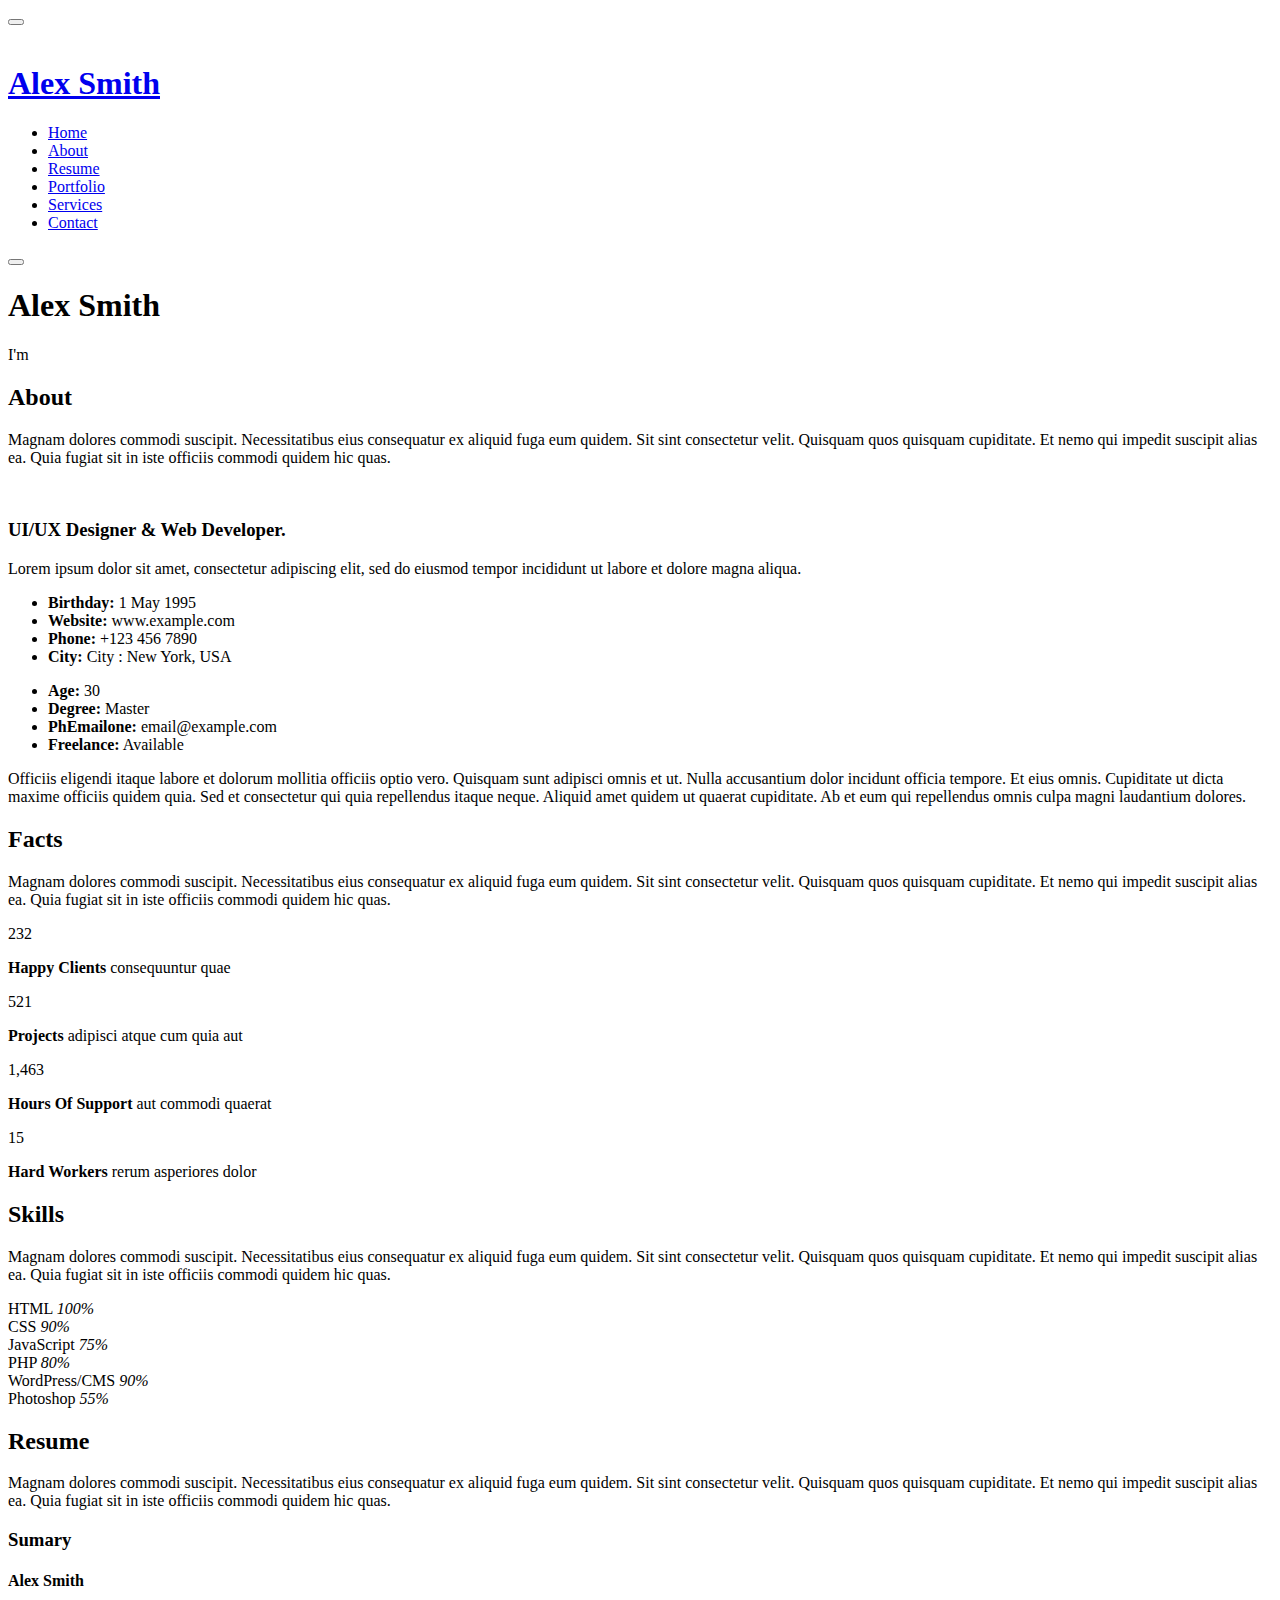
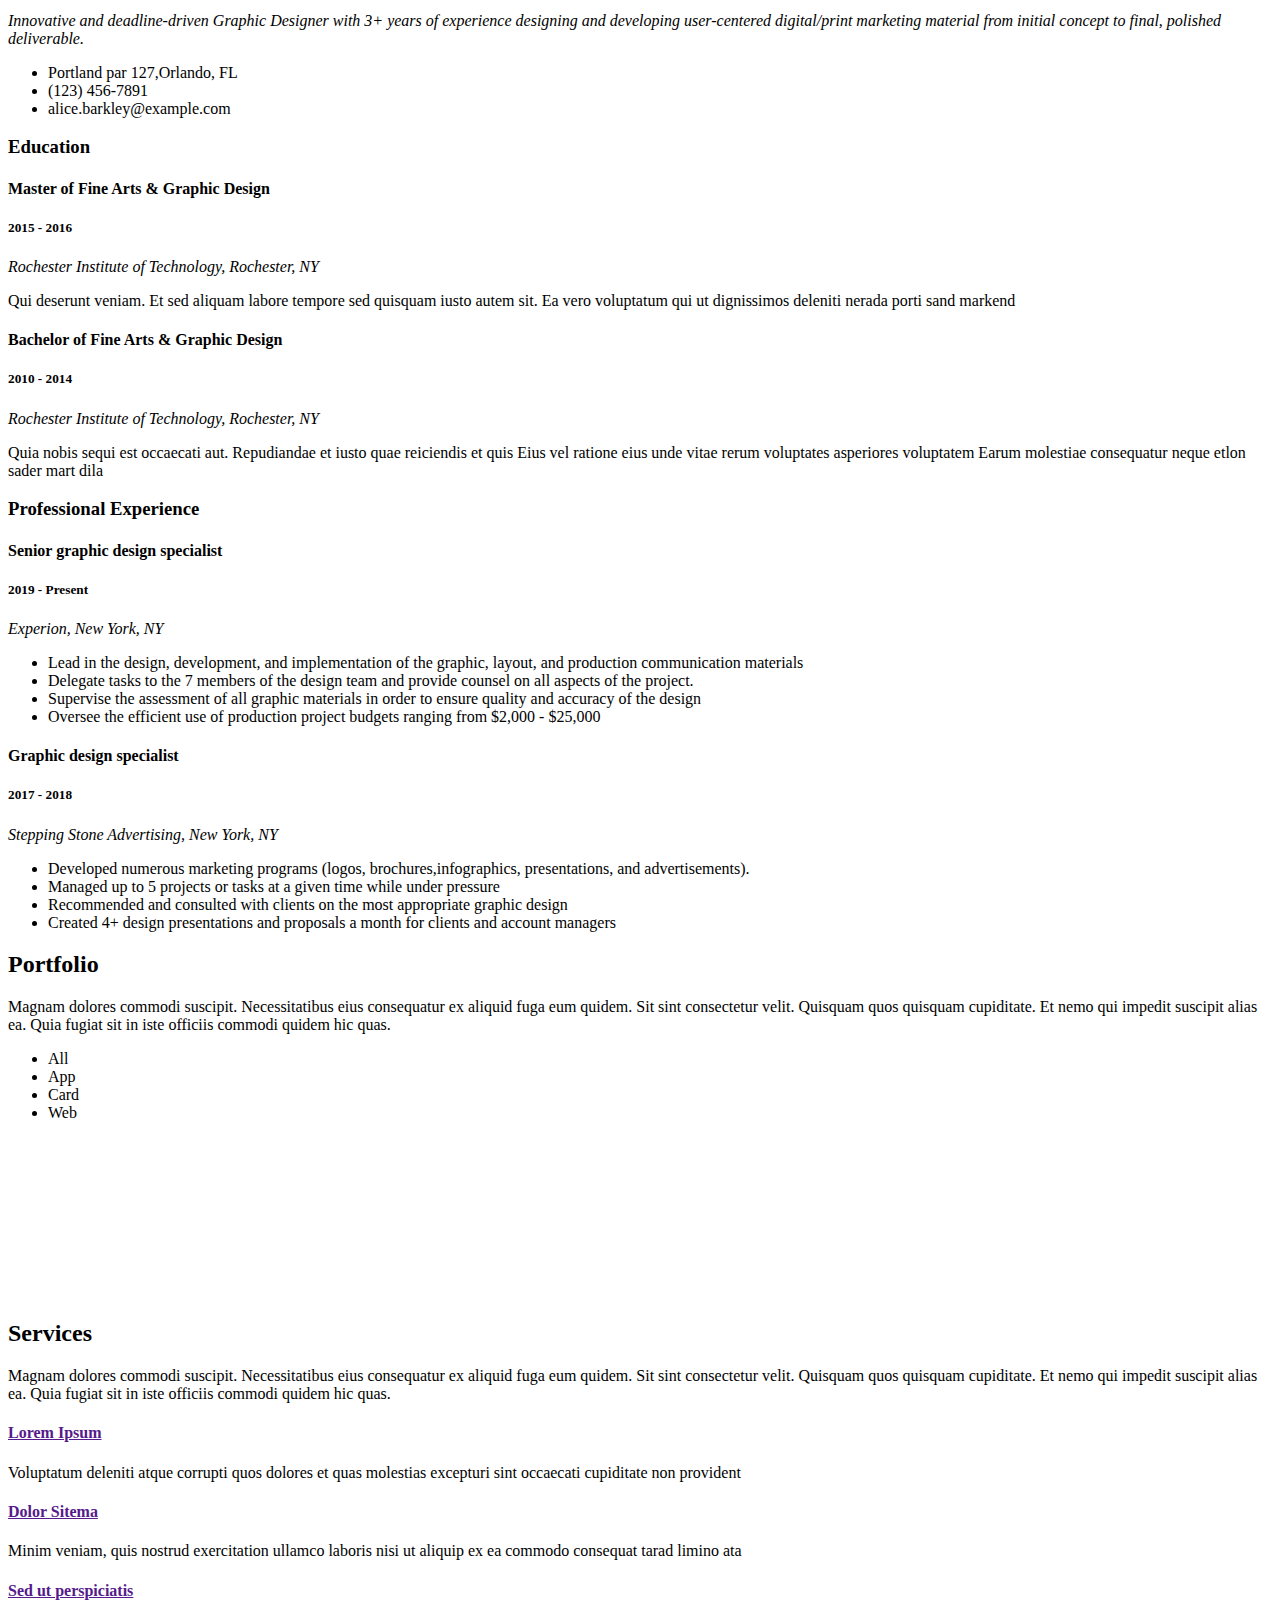
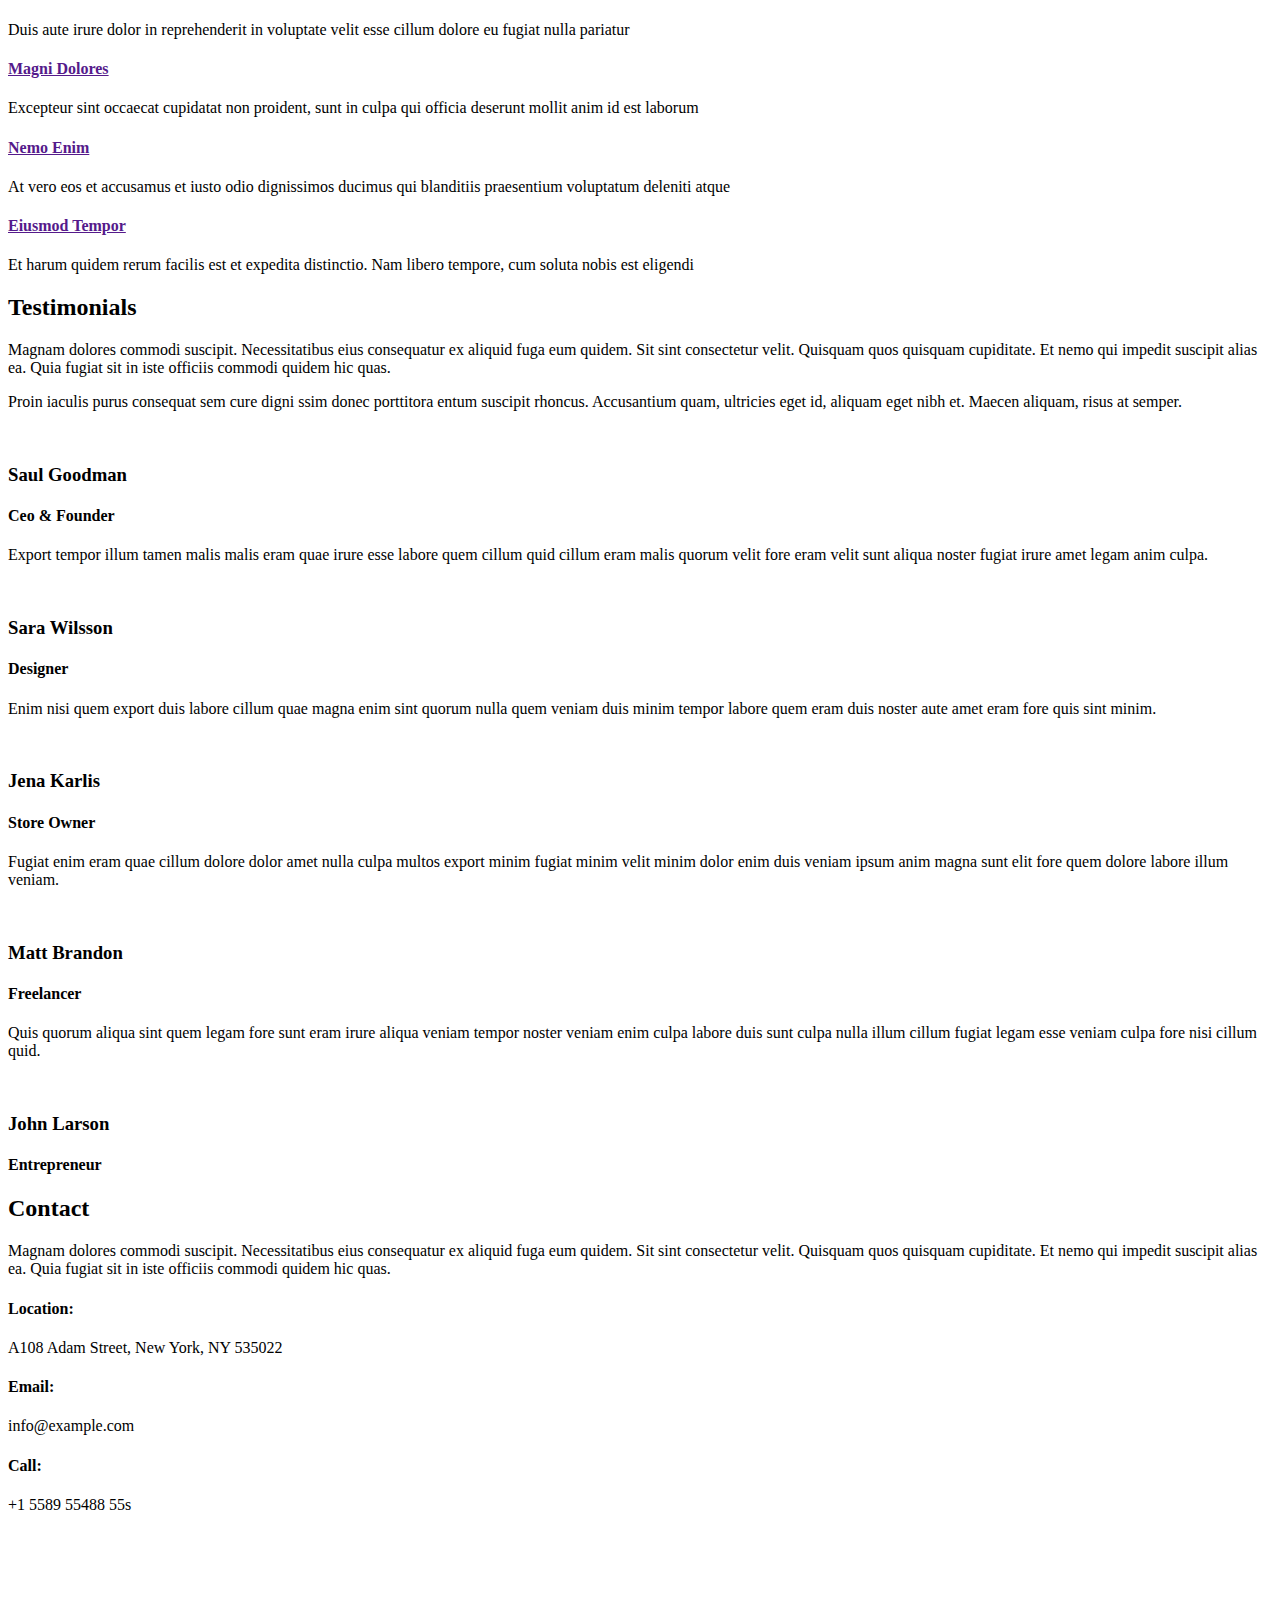
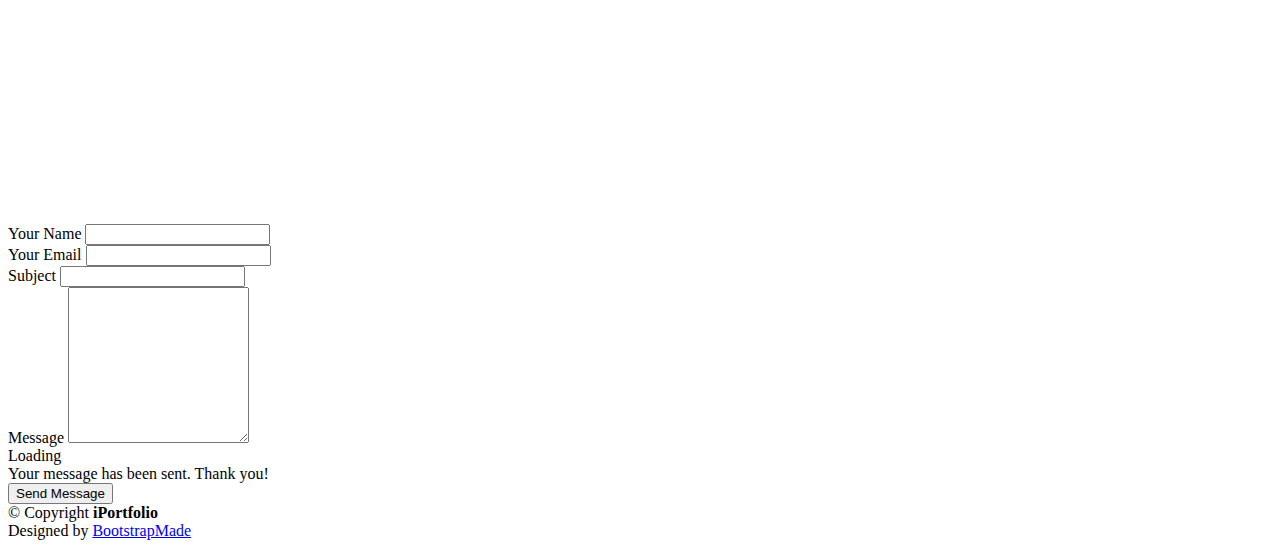
==== index.html @ 338ea3a7 "Add files via upload" ====
<!DOCTYPE html>
<html lang="en">

<head>
  <meta charset="utf-8">
  <meta content="width=device-width, initial-scale=1.0" name="viewport">

  <title>iPortfolio Bootstrap Template - Index</title>
  <meta content="" name="description">
  <meta content="" name="keywords">

  <!-- Favicons -->
  <link href="assets/img/favicon.png" rel="icon">
  <link href="assets/img/apple-touch-icon.png" rel="apple-touch-icon">

  <!-- Google Fonts -->
  <link href="https://fonts.googleapis.com/css?family=Open+Sans:300,300i,400,400i,600,600i,700,700i|Raleway:300,300i,400,400i,500,500i,600,600i,700,700i|Poppins:300,300i,400,400i,500,500i,600,600i,700,700i" rel="stylesheet">

  <!-- Vendor CSS Files -->
  <link href="assets/vendor/bootstrap/css/bootstrap.min.css" rel="stylesheet">
  <link href="assets/vendor/icofont/icofont.min.css" rel="stylesheet">
  <link href="assets/vendor/boxicons/css/boxicons.min.css" rel="stylesheet">
  <link href="assets/vendor/venobox/venobox.css" rel="stylesheet">
  <link href="assets/vendor/owl.carousel/assets/owl.carousel.min.css" rel="stylesheet">
  <link href="assets/vendor/aos/aos.css" rel="stylesheet">

  <!-- Template Main CSS File -->
  <link href="assets/css/style.css" rel="stylesheet">

  <!-- =======================================================
  * Template Name: iPortfolio - v2.0.0
  * Template URL: https://bootstrapmade.com/iportfolio-bootstrap-portfolio-websites-template/
  * Author: BootstrapMade.com
  * License: https://bootstrapmade.com/license/
  ======================================================== -->
</head>

<body>

  <!-- ======= Mobile nav toggle button ======= -->
  <button type="button" class="mobile-nav-toggle d-xl-none"><i class="icofont-navigation-menu"></i></button>

  <!-- ======= Header ======= -->
  <header id="header">
    <div class="d-flex flex-column">

      <div class="profile">
        <img src="assets/img/profile-img.jpg" alt="" class="img-fluid rounded-circle">
        <h1 class="text-light"><a href="index.html">Alex Smith</a></h1>
        <div class="social-links mt-3 text-center">
          <a href="#" class="twitter"><i class="bx bxl-twitter"></i></a>
          <a href="#" class="facebook"><i class="bx bxl-facebook"></i></a>
          <a href="#" class="instagram"><i class="bx bxl-instagram"></i></a>
          <a href="#" class="google-plus"><i class="bx bxl-skype"></i></a>
          <a href="#" class="linkedin"><i class="bx bxl-linkedin"></i></a>
        </div>
      </div>

      <nav class="nav-menu">
        <ul>
          <li class="active"><a href="index.html"><i class="bx bx-home"></i> <span>Home</span></a></li>
          <li><a href="#about"><i class="bx bx-user"></i> <span>About</span></a></li>
          <li><a href="#resume"><i class="bx bx-file-blank"></i> <span>Resume</span></a></li>
          <li><a href="#portfolio"><i class="bx bx-book-content"></i> Portfolio</a></li>
          <li><a href="#services"><i class="bx bx-server"></i> Services</a></li>
          <li><a href="#contact"><i class="bx bx-envelope"></i> Contact</a></li>

        </ul>
      </nav><!-- .nav-menu -->
      <button type="button" class="mobile-nav-toggle d-xl-none"><i class="icofont-navigation-menu"></i></button>

    </div>
  </header><!-- End Header -->

  <!-- ======= Hero Section ======= -->
  <section id="hero" class="d-flex flex-column justify-content-center align-items-center">
    <div class="hero-container" data-aos="fade-in">
      <h1>Alex Smith</h1>
      <p>I'm <span class="typed" data-typed-items="Designer, Developer, Freelancer, Photographer"></span></p>
    </div>
  </section><!-- End Hero -->

  <main id="main">

    <!-- ======= About Section ======= -->
    <section id="about" class="about">
      <div class="container">

        <div class="section-title">
          <h2>About</h2>
          <p>Magnam dolores commodi suscipit. Necessitatibus eius consequatur ex aliquid fuga eum quidem. Sit sint consectetur velit. Quisquam quos quisquam cupiditate. Et nemo qui impedit suscipit alias ea. Quia fugiat sit in iste officiis commodi quidem hic quas.</p>
        </div>

        <div class="row">
          <div class="col-lg-4" data-aos="fade-right">
            <img src="assets/img/profile-img.jpg" class="img-fluid" alt="">
          </div>
          <div class="col-lg-8 pt-4 pt-lg-0 content" data-aos="fade-left">
            <h3>UI/UX Designer &amp; Web Developer.</h3>
            <p class="font-italic">
              Lorem ipsum dolor sit amet, consectetur adipiscing elit, sed do eiusmod tempor incididunt ut labore et dolore
              magna aliqua.
            </p>
            <div class="row">
              <div class="col-lg-6">
                <ul>
                  <li><i class="icofont-rounded-right"></i> <strong>Birthday:</strong> 1 May 1995</li>
                  <li><i class="icofont-rounded-right"></i> <strong>Website:</strong> www.example.com</li>
                  <li><i class="icofont-rounded-right"></i> <strong>Phone:</strong> +123 456 7890</li>
                  <li><i class="icofont-rounded-right"></i> <strong>City:</strong> City : New York, USA</li>
                </ul>
              </div>
              <div class="col-lg-6">
                <ul>
                  <li><i class="icofont-rounded-right"></i> <strong>Age:</strong> 30</li>
                  <li><i class="icofont-rounded-right"></i> <strong>Degree:</strong> Master</li>
                  <li><i class="icofont-rounded-right"></i> <strong>PhEmailone:</strong> email@example.com</li>
                  <li><i class="icofont-rounded-right"></i> <strong>Freelance:</strong> Available</li>
                </ul>
              </div>
            </div>
            <p>
              Officiis eligendi itaque labore et dolorum mollitia officiis optio vero. Quisquam sunt adipisci omnis et ut. Nulla accusantium dolor incidunt officia tempore. Et eius omnis.
              Cupiditate ut dicta maxime officiis quidem quia. Sed et consectetur qui quia repellendus itaque neque. Aliquid amet quidem ut quaerat cupiditate. Ab et eum qui repellendus omnis culpa magni laudantium dolores.
            </p>
          </div>
        </div>

      </div>
    </section><!-- End About Section -->

    <!-- ======= Facts Section ======= -->
    <section id="facts" class="facts">
      <div class="container">

        <div class="section-title">
          <h2>Facts</h2>
          <p>Magnam dolores commodi suscipit. Necessitatibus eius consequatur ex aliquid fuga eum quidem. Sit sint consectetur velit. Quisquam quos quisquam cupiditate. Et nemo qui impedit suscipit alias ea. Quia fugiat sit in iste officiis commodi quidem hic quas.</p>
        </div>

        <div class="row no-gutters">

          <div class="col-lg-3 col-md-6 d-md-flex align-items-md-stretch" data-aos="fade-up">
            <div class="count-box">
              <i class="icofont-simple-smile"></i>
              <span data-toggle="counter-up">232</span>
              <p><strong>Happy Clients</strong> consequuntur quae</p>
            </div>
          </div>

          <div class="col-lg-3 col-md-6 d-md-flex align-items-md-stretch" data-aos="fade-up" data-aos-delay="100">
            <div class="count-box">
              <i class="icofont-document-folder"></i>
              <span data-toggle="counter-up">521</span>
              <p><strong>Projects</strong> adipisci atque cum quia aut</p>
            </div>
          </div>

          <div class="col-lg-3 col-md-6 d-md-flex align-items-md-stretch" data-aos="fade-up" data-aos-delay="200">
            <div class="count-box">
              <i class="icofont-live-support"></i>
              <span data-toggle="counter-up">1,463</span>
              <p><strong>Hours Of Support</strong> aut commodi quaerat</p>
            </div>
          </div>

          <div class="col-lg-3 col-md-6 d-md-flex align-items-md-stretch" data-aos="fade-up" data-aos-delay="300">
            <div class="count-box">
              <i class="icofont-users-alt-5"></i>
              <span data-toggle="counter-up">15</span>
              <p><strong>Hard Workers</strong> rerum asperiores dolor</p>
            </div>
          </div>

        </div>

      </div>
    </section><!-- End Facts Section -->

    <!-- ======= Skills Section ======= -->
    <section id="skills" class="skills section-bg">
      <div class="container">

        <div class="section-title">
          <h2>Skills</h2>
          <p>Magnam dolores commodi suscipit. Necessitatibus eius consequatur ex aliquid fuga eum quidem. Sit sint consectetur velit. Quisquam quos quisquam cupiditate. Et nemo qui impedit suscipit alias ea. Quia fugiat sit in iste officiis commodi quidem hic quas.</p>
        </div>

        <div class="row skills-content">

          <div class="col-lg-6" data-aos="fade-up">

            <div class="progress">
              <span class="skill">HTML <i class="val">100%</i></span>
              <div class="progress-bar-wrap">
                <div class="progress-bar" role="progressbar" aria-valuenow="100" aria-valuemin="0" aria-valuemax="100"></div>
              </div>
            </div>

            <div class="progress">
              <span class="skill">CSS <i class="val">90%</i></span>
              <div class="progress-bar-wrap">
                <div class="progress-bar" role="progressbar" aria-valuenow="90" aria-valuemin="0" aria-valuemax="100"></div>
              </div>
            </div>

            <div class="progress">
              <span class="skill">JavaScript <i class="val">75%</i></span>
              <div class="progress-bar-wrap">
                <div class="progress-bar" role="progressbar" aria-valuenow="75" aria-valuemin="0" aria-valuemax="100"></div>
              </div>
            </div>

          </div>

          <div class="col-lg-6" data-aos="fade-up" data-aos-delay="100">

            <div class="progress">
              <span class="skill">PHP <i class="val">80%</i></span>
              <div class="progress-bar-wrap">
                <div class="progress-bar" role="progressbar" aria-valuenow="80" aria-valuemin="0" aria-valuemax="100"></div>
              </div>
            </div>

            <div class="progress">
              <span class="skill">WordPress/CMS <i class="val">90%</i></span>
              <div class="progress-bar-wrap">
                <div class="progress-bar" role="progressbar" aria-valuenow="90" aria-valuemin="0" aria-valuemax="100"></div>
              </div>
            </div>

            <div class="progress">
              <span class="skill">Photoshop <i class="val">55%</i></span>
              <div class="progress-bar-wrap">
                <div class="progress-bar" role="progressbar" aria-valuenow="55" aria-valuemin="0" aria-valuemax="100"></div>
              </div>
            </div>

          </div>

        </div>

      </div>
    </section><!-- End Skills Section -->

    <!-- ======= Resume Section ======= -->
    <section id="resume" class="resume">
      <div class="container">

        <div class="section-title">
          <h2>Resume</h2>
          <p>Magnam dolores commodi suscipit. Necessitatibus eius consequatur ex aliquid fuga eum quidem. Sit sint consectetur velit. Quisquam quos quisquam cupiditate. Et nemo qui impedit suscipit alias ea. Quia fugiat sit in iste officiis commodi quidem hic quas.</p>
        </div>

        <div class="row">
          <div class="col-lg-6" data-aos="fade-up">
            <h3 class="resume-title">Sumary</h3>
            <div class="resume-item pb-0">
              <h4>Alex Smith</h4>
              <p><em>Innovative and deadline-driven Graphic Designer with 3+ years of experience designing and developing user-centered digital/print marketing material from initial concept to final, polished deliverable.</em></p>
              <ul>
                <li>Portland par 127,Orlando, FL</li>
                <li>(123) 456-7891</li>
                <li>alice.barkley@example.com</li>
              </ul>
            </div>

            <h3 class="resume-title">Education</h3>
            <div class="resume-item">
              <h4>Master of Fine Arts &amp; Graphic Design</h4>
              <h5>2015 - 2016</h5>
              <p><em>Rochester Institute of Technology, Rochester, NY</em></p>
              <p>Qui deserunt veniam. Et sed aliquam labore tempore sed quisquam iusto autem sit. Ea vero voluptatum qui ut dignissimos deleniti nerada porti sand markend</p>
            </div>
            <div class="resume-item">
              <h4>Bachelor of Fine Arts &amp; Graphic Design</h4>
              <h5>2010 - 2014</h5>
              <p><em>Rochester Institute of Technology, Rochester, NY</em></p>
              <p>Quia nobis sequi est occaecati aut. Repudiandae et iusto quae reiciendis et quis Eius vel ratione eius unde vitae rerum voluptates asperiores voluptatem Earum molestiae consequatur neque etlon sader mart dila</p>
            </div>
          </div>
          <div class="col-lg-6" data-aos="fade-up" data-aos-delay="100">
            <h3 class="resume-title">Professional Experience</h3>
            <div class="resume-item">
              <h4>Senior graphic design specialist</h4>
              <h5>2019 - Present</h5>
              <p><em>Experion, New York, NY </em></p>
              <ul>
                <li>Lead in the design, development, and implementation of the graphic, layout, and production communication materials</li>
                <li>Delegate tasks to the 7 members of the design team and provide counsel on all aspects of the project. </li>
                <li>Supervise the assessment of all graphic materials in order to ensure quality and accuracy of the design</li>
                <li>Oversee the efficient use of production project budgets ranging from $2,000 - $25,000</li>
              </ul>
            </div>
            <div class="resume-item">
              <h4>Graphic design specialist</h4>
              <h5>2017 - 2018</h5>
              <p><em>Stepping Stone Advertising, New York, NY</em></p>
              <ul>
                <li>Developed numerous marketing programs (logos, brochures,infographics, presentations, and advertisements).</li>
                <li>Managed up to 5 projects or tasks at a given time while under pressure</li>
                <li>Recommended and consulted with clients on the most appropriate graphic design</li>
                <li>Created 4+ design presentations and proposals a month for clients and account managers</li>
              </ul>
            </div>
          </div>
        </div>

      </div>
    </section><!-- End Resume Section -->

    <!-- ======= Portfolio Section ======= -->
    <section id="portfolio" class="portfolio section-bg">
      <div class="container">

        <div class="section-title">
          <h2>Portfolio</h2>
          <p>Magnam dolores commodi suscipit. Necessitatibus eius consequatur ex aliquid fuga eum quidem. Sit sint consectetur velit. Quisquam quos quisquam cupiditate. Et nemo qui impedit suscipit alias ea. Quia fugiat sit in iste officiis commodi quidem hic quas.</p>
        </div>

        <div class="row" data-aos="fade-up">
          <div class="col-lg-12 d-flex justify-content-center">
            <ul id="portfolio-flters">
              <li data-filter="*" class="filter-active">All</li>
              <li data-filter=".filter-app">App</li>
              <li data-filter=".filter-card">Card</li>
              <li data-filter=".filter-web">Web</li>
            </ul>
          </div>
        </div>

        <div class="row portfolio-container" data-aos="fade-up" data-aos-delay="100">

          <div class="col-lg-4 col-md-6 portfolio-item filter-app">
            <div class="portfolio-wrap">
              <img src="assets/img/portfolio/portfolio-1.jpg" class="img-fluid" alt="">
              <div class="portfolio-links">
                <a href="assets/img/portfolio/portfolio-1.jpg" data-gall="portfolioGallery" class="venobox" title="App 1"><i class="bx bx-plus"></i></a>
                <a href="portfolio-details.html" title="More Details"><i class="bx bx-link"></i></a>
              </div>
            </div>
          </div>

          <div class="col-lg-4 col-md-6 portfolio-item filter-web">
            <div class="portfolio-wrap">
              <img src="assets/img/portfolio/portfolio-2.jpg" class="img-fluid" alt="">
              <div class="portfolio-links">
                <a href="assets/img/portfolio/portfolio-2.jpg" data-gall="portfolioGallery" class="venobox" title="Web 3"><i class="bx bx-plus"></i></a>
                <a href="portfolio-details.html" title="More Details"><i class="bx bx-link"></i></a>
              </div>
            </div>
          </div>

          <div class="col-lg-4 col-md-6 portfolio-item filter-app">
            <div class="portfolio-wrap">
              <img src="assets/img/portfolio/portfolio-3.jpg" class="img-fluid" alt="">
              <div class="portfolio-links">
                <a href="assets/img/portfolio/portfolio-3.jpg" data-gall="portfolioGallery" class="venobox" title="App 2"><i class="bx bx-plus"></i></a>
                <a href="portfolio-details.html" title="More Details"><i class="bx bx-link"></i></a>
              </div>
            </div>
          </div>

          <div class="col-lg-4 col-md-6 portfolio-item filter-card">
            <div class="portfolio-wrap">
              <img src="assets/img/portfolio/portfolio-4.jpg" class="img-fluid" alt="">
              <div class="portfolio-links">
                <a href="assets/img/portfolio/portfolio-4.jpg" data-gall="portfolioGallery" class="venobox" title="Card 2"><i class="bx bx-plus"></i></a>
                <a href="portfolio-details.html" title="More Details"><i class="bx bx-link"></i></a>
              </div>
            </div>
          </div>

          <div class="col-lg-4 col-md-6 portfolio-item filter-web">
            <div class="portfolio-wrap">
              <img src="assets/img/portfolio/portfolio-5.jpg" class="img-fluid" alt="">
              <div class="portfolio-links">
                <a href="assets/img/portfolio/portfolio-5.jpg" data-gall="portfolioGallery" class="venobox" title="Web 2"><i class="bx bx-plus"></i></a>
                <a href="portfolio-details.html" title="More Details"><i class="bx bx-link"></i></a>
              </div>
            </div>
          </div>

          <div class="col-lg-4 col-md-6 portfolio-item filter-app">
            <div class="portfolio-wrap">
              <img src="assets/img/portfolio/portfolio-6.jpg" class="img-fluid" alt="">
              <div class="portfolio-links">
                <a href="assets/img/portfolio/portfolio-6.jpg" data-gall="portfolioGallery" class="venobox" title="App 3"><i class="bx bx-plus"></i></a>
                <a href="portfolio-details.html" title="More Details"><i class="bx bx-link"></i></a>
              </div>
            </div>
          </div>

          <div class="col-lg-4 col-md-6 portfolio-item filter-card">
            <div class="portfolio-wrap">
              <img src="assets/img/portfolio/portfolio-7.jpg" class="img-fluid" alt="">
              <div class="portfolio-links">
                <a href="assets/img/portfolio/portfolio-7.jpg" data-gall="portfolioGallery" class="venobox" title="Card 1"><i class="bx bx-plus"></i></a>
                <a href="portfolio-details.html" title="More Details"><i class="bx bx-link"></i></a>
              </div>
            </div>
          </div>

          <div class="col-lg-4 col-md-6 portfolio-item filter-card">
            <div class="portfolio-wrap">
              <img src="assets/img/portfolio/portfolio-8.jpg" class="img-fluid" alt="">
              <div class="portfolio-links">
                <a href="assets/img/portfolio/portfolio-8.jpg" data-gall="portfolioGallery" class="venobox" title="Card 3"><i class="bx bx-plus"></i></a>
                <a href="portfolio-details.html" title="More Details"><i class="bx bx-link"></i></a>
              </div>
            </div>
          </div>

          <div class="col-lg-4 col-md-6 portfolio-item filter-web">
            <div class="portfolio-wrap">
              <img src="assets/img/portfolio/portfolio-9.jpg" class="img-fluid" alt="">
              <div class="portfolio-links">
                <a href="assets/img/portfolio/portfolio-9.jpg" data-gall="portfolioGallery" class="venobox" title="Web 3"><i class="bx bx-plus"></i></a>
                <a href="portfolio-details.html" title="More Details"><i class="bx bx-link"></i></a>
              </div>
            </div>
          </div>

        </div>

      </div>
    </section><!-- End Portfolio Section -->

    <!-- ======= Services Section ======= -->
    <section id="services" class="services">
      <div class="container">

        <div class="section-title">
          <h2>Services</h2>
          <p>Magnam dolores commodi suscipit. Necessitatibus eius consequatur ex aliquid fuga eum quidem. Sit sint consectetur velit. Quisquam quos quisquam cupiditate. Et nemo qui impedit suscipit alias ea. Quia fugiat sit in iste officiis commodi quidem hic quas.</p>
        </div>

        <div class="row">
          <div class="col-lg-4 col-md-6 icon-box" data-aos="fade-up">
            <div class="icon"><i class="icofont-computer"></i></div>
            <h4 class="title"><a href="">Lorem Ipsum</a></h4>
            <p class="description">Voluptatum deleniti atque corrupti quos dolores et quas molestias excepturi sint occaecati cupiditate non provident</p>
          </div>
          <div class="col-lg-4 col-md-6 icon-box" data-aos="fade-up" data-aos-delay="100">
            <div class="icon"><i class="icofont-chart-bar-graph"></i></div>
            <h4 class="title"><a href="">Dolor Sitema</a></h4>
            <p class="description">Minim veniam, quis nostrud exercitation ullamco laboris nisi ut aliquip ex ea commodo consequat tarad limino ata</p>
          </div>
          <div class="col-lg-4 col-md-6 icon-box" data-aos="fade-up" data-aos-delay="200">
            <div class="icon"><i class="icofont-earth"></i></div>
            <h4 class="title"><a href="">Sed ut perspiciatis</a></h4>
            <p class="description">Duis aute irure dolor in reprehenderit in voluptate velit esse cillum dolore eu fugiat nulla pariatur</p>
          </div>
          <div class="col-lg-4 col-md-6 icon-box" data-aos="fade-up" data-aos-delay="300">
            <div class="icon"><i class="icofont-image"></i></div>
            <h4 class="title"><a href="">Magni Dolores</a></h4>
            <p class="description">Excepteur sint occaecat cupidatat non proident, sunt in culpa qui officia deserunt mollit anim id est laborum</p>
          </div>
          <div class="col-lg-4 col-md-6 icon-box" data-aos="fade-up" data-aos-delay="400">
            <div class="icon"><i class="icofont-settings"></i></div>
            <h4 class="title"><a href="">Nemo Enim</a></h4>
            <p class="description">At vero eos et accusamus et iusto odio dignissimos ducimus qui blanditiis praesentium voluptatum deleniti atque</p>
          </div>
          <div class="col-lg-4 col-md-6 icon-box" data-aos="fade-up" data-aos-delay="500">
            <div class="icon"><i class="icofont-tasks-alt"></i></div>
            <h4 class="title"><a href="">Eiusmod Tempor</a></h4>
            <p class="description">Et harum quidem rerum facilis est et expedita distinctio. Nam libero tempore, cum soluta nobis est eligendi</p>
          </div>
        </div>

      </div>
    </section><!-- End Services Section -->

    <!-- ======= Testimonials Section ======= -->
    <section id="testimonials" class="testimonials section-bg">
      <div class="container">

        <div class="section-title">
          <h2>Testimonials</h2>
          <p>Magnam dolores commodi suscipit. Necessitatibus eius consequatur ex aliquid fuga eum quidem. Sit sint consectetur velit. Quisquam quos quisquam cupiditate. Et nemo qui impedit suscipit alias ea. Quia fugiat sit in iste officiis commodi quidem hic quas.</p>
        </div>

        <div class="owl-carousel testimonials-carousel">

          <div class="testimonial-item" data-aos="fade-up">
            <p>
              <i class="bx bxs-quote-alt-left quote-icon-left"></i>
              Proin iaculis purus consequat sem cure digni ssim donec porttitora entum suscipit rhoncus. Accusantium quam, ultricies eget id, aliquam eget nibh et. Maecen aliquam, risus at semper.
              <i class="bx bxs-quote-alt-right quote-icon-right"></i>
            </p>
            <img src="assets/img/testimonials/testimonials-1.jpg" class="testimonial-img" alt="">
            <h3>Saul Goodman</h3>
            <h4>Ceo &amp; Founder</h4>
          </div>

          <div class="testimonial-item" data-aos="fade-up" data-aos-delay="100">
            <p>
              <i class="bx bxs-quote-alt-left quote-icon-left"></i>
              Export tempor illum tamen malis malis eram quae irure esse labore quem cillum quid cillum eram malis quorum velit fore eram velit sunt aliqua noster fugiat irure amet legam anim culpa.
              <i class="bx bxs-quote-alt-right quote-icon-right"></i>
            </p>
            <img src="assets/img/testimonials/testimonials-2.jpg" class="testimonial-img" alt="">
            <h3>Sara Wilsson</h3>
            <h4>Designer</h4>
          </div>

          <div class="testimonial-item" data-aos="fade-up" data-aos-delay="200">
            <p>
              <i class="bx bxs-quote-alt-left quote-icon-left"></i>
              Enim nisi quem export duis labore cillum quae magna enim sint quorum nulla quem veniam duis minim tempor labore quem eram duis noster aute amet eram fore quis sint minim.
              <i class="bx bxs-quote-alt-right quote-icon-right"></i>
            </p>
            <img src="assets/img/testimonials/testimonials-3.jpg" class="testimonial-img" alt="">
            <h3>Jena Karlis</h3>
            <h4>Store Owner</h4>
          </div>

          <div class="testimonial-item" data-aos="fade-up" data-aos-delay="300">
            <p>
              <i class="bx bxs-quote-alt-left quote-icon-left"></i>
              Fugiat enim eram quae cillum dolore dolor amet nulla culpa multos export minim fugiat minim velit minim dolor enim duis veniam ipsum anim magna sunt elit fore quem dolore labore illum veniam.
              <i class="bx bxs-quote-alt-right quote-icon-right"></i>
            </p>
            <img src="assets/img/testimonials/testimonials-4.jpg" class="testimonial-img" alt="">
            <h3>Matt Brandon</h3>
            <h4>Freelancer</h4>
          </div>

          <div class="testimonial-item" data-aos="fade-up" data-aos-delay="400">
            <p>
              <i class="bx bxs-quote-alt-left quote-icon-left"></i>
              Quis quorum aliqua sint quem legam fore sunt eram irure aliqua veniam tempor noster veniam enim culpa labore duis sunt culpa nulla illum cillum fugiat legam esse veniam culpa fore nisi cillum quid.
              <i class="bx bxs-quote-alt-right quote-icon-right"></i>
            </p>
            <img src="assets/img/testimonials/testimonials-5.jpg" class="testimonial-img" alt="">
            <h3>John Larson</h3>
            <h4>Entrepreneur</h4>
          </div>

        </div>

      </div>
    </section><!-- End Testimonials Section -->

    <!-- ======= Contact Section ======= -->
    <section id="contact" class="contact">
      <div class="container">

        <div class="section-title">
          <h2>Contact</h2>
          <p>Magnam dolores commodi suscipit. Necessitatibus eius consequatur ex aliquid fuga eum quidem. Sit sint consectetur velit. Quisquam quos quisquam cupiditate. Et nemo qui impedit suscipit alias ea. Quia fugiat sit in iste officiis commodi quidem hic quas.</p>
        </div>

        <div class="row" data-aos="fade-in">

          <div class="col-lg-5 d-flex align-items-stretch">
            <div class="info">
              <div class="address">
                <i class="icofont-google-map"></i>
                <h4>Location:</h4>
                <p>A108 Adam Street, New York, NY 535022</p>
              </div>

              <div class="email">
                <i class="icofont-envelope"></i>
                <h4>Email:</h4>
                <p>info@example.com</p>
              </div>

              <div class="phone">
                <i class="icofont-phone"></i>
                <h4>Call:</h4>
                <p>+1 5589 55488 55s</p>
              </div>

              <iframe src="https://www.google.com/maps/embed?pb=!1m14!1m8!1m3!1d12097.433213460943!2d-74.0062269!3d40.7101282!3m2!1i1024!2i768!4f13.1!3m3!1m2!1s0x0%3A0xb89d1fe6bc499443!2sDowntown+Conference+Center!5e0!3m2!1smk!2sbg!4v1539943755621" frameborder="0" style="border:0; width: 100%; height: 290px;" allowfullscreen></iframe>
            </div>

          </div>

          <div class="col-lg-7 mt-5 mt-lg-0 d-flex align-items-stretch">
            <form action="forms/contact.php" method="post" role="form" class="php-email-form">
              <div class="row">
                <div class="form-group col-md-6">
                  <label for="name">Your Name</label>
                  <input type="text" name="name" class="form-control" id="name" data-rule="minlen:4" data-msg="Please enter at least 4 chars" />
                  <div class="validate"></div>
                </div>
                <div class="form-group col-md-6">
                  <label for="name">Your Email</label>
                  <input type="email" class="form-control" name="email" id="email" data-rule="email" data-msg="Please enter a valid email" />
                  <div class="validate"></div>
                </div>
              </div>
              <div class="form-group">
                <label for="name">Subject</label>
                <input type="text" class="form-control" name="subject" id="subject" data-rule="minlen:4" data-msg="Please enter at least 8 chars of subject" />
                <div class="validate"></div>
              </div>
              <div class="form-group">
                <label for="name">Message</label>
                <textarea class="form-control" name="message" rows="10" data-rule="required" data-msg="Please write something for us"></textarea>
                <div class="validate"></div>
              </div>
              <div class="mb-3">
                <div class="loading">Loading</div>
                <div class="error-message"></div>
                <div class="sent-message">Your message has been sent. Thank you!</div>
              </div>
              <div class="text-center"><button type="submit">Send Message</button></div>
            </form>
          </div>

        </div>

      </div>
    </section><!-- End Contact Section -->

  </main><!-- End #main -->

  <!-- ======= Footer ======= -->
  <footer id="footer">
    <div class="container">
      <div class="copyright">
        &copy; Copyright <strong><span>iPortfolio</span></strong>
      </div>
      <div class="credits">
        <!-- All the links in the footer should remain intact. -->
        <!-- You can delete the links only if you purchased the pro version. -->
        <!-- Licensing information: https://bootstrapmade.com/license/ -->
        <!-- Purchase the pro version with working PHP/AJAX contact form: https://bootstrapmade.com/iportfolio-bootstrap-portfolio-websites-template/ -->
        Designed by <a href="https://bootstrapmade.com/">BootstrapMade</a>
      </div>
    </div>
  </footer><!-- End  Footer -->

  <a href="#" class="back-to-top"><i class="icofont-simple-up"></i></a>

  <!-- Vendor JS Files -->
  <script src="assets/vendor/jquery/jquery.min.js"></script>
  <script src="assets/vendor/bootstrap/js/bootstrap.bundle.min.js"></script>
  <script src="assets/vendor/jquery.easing/jquery.easing.min.js"></script>
  <script src="assets/vendor/php-email-form/validate.js"></script>
  <script src="assets/vendor/waypoints/jquery.waypoints.min.js"></script>
  <script src="assets/vendor/counterup/counterup.min.js"></script>
  <script src="assets/vendor/isotope-layout/isotope.pkgd.min.js"></script>
  <script src="assets/vendor/venobox/venobox.min.js"></script>
  <script src="assets/vendor/owl.carousel/owl.carousel.min.js"></script>
  <script src="assets/vendor/typed.js/typed.min.js"></script>
  <script src="assets/vendor/aos/aos.js"></script>

  <!-- Template Main JS File -->
  <script src="assets/js/main.js"></script>

</body>

</html>
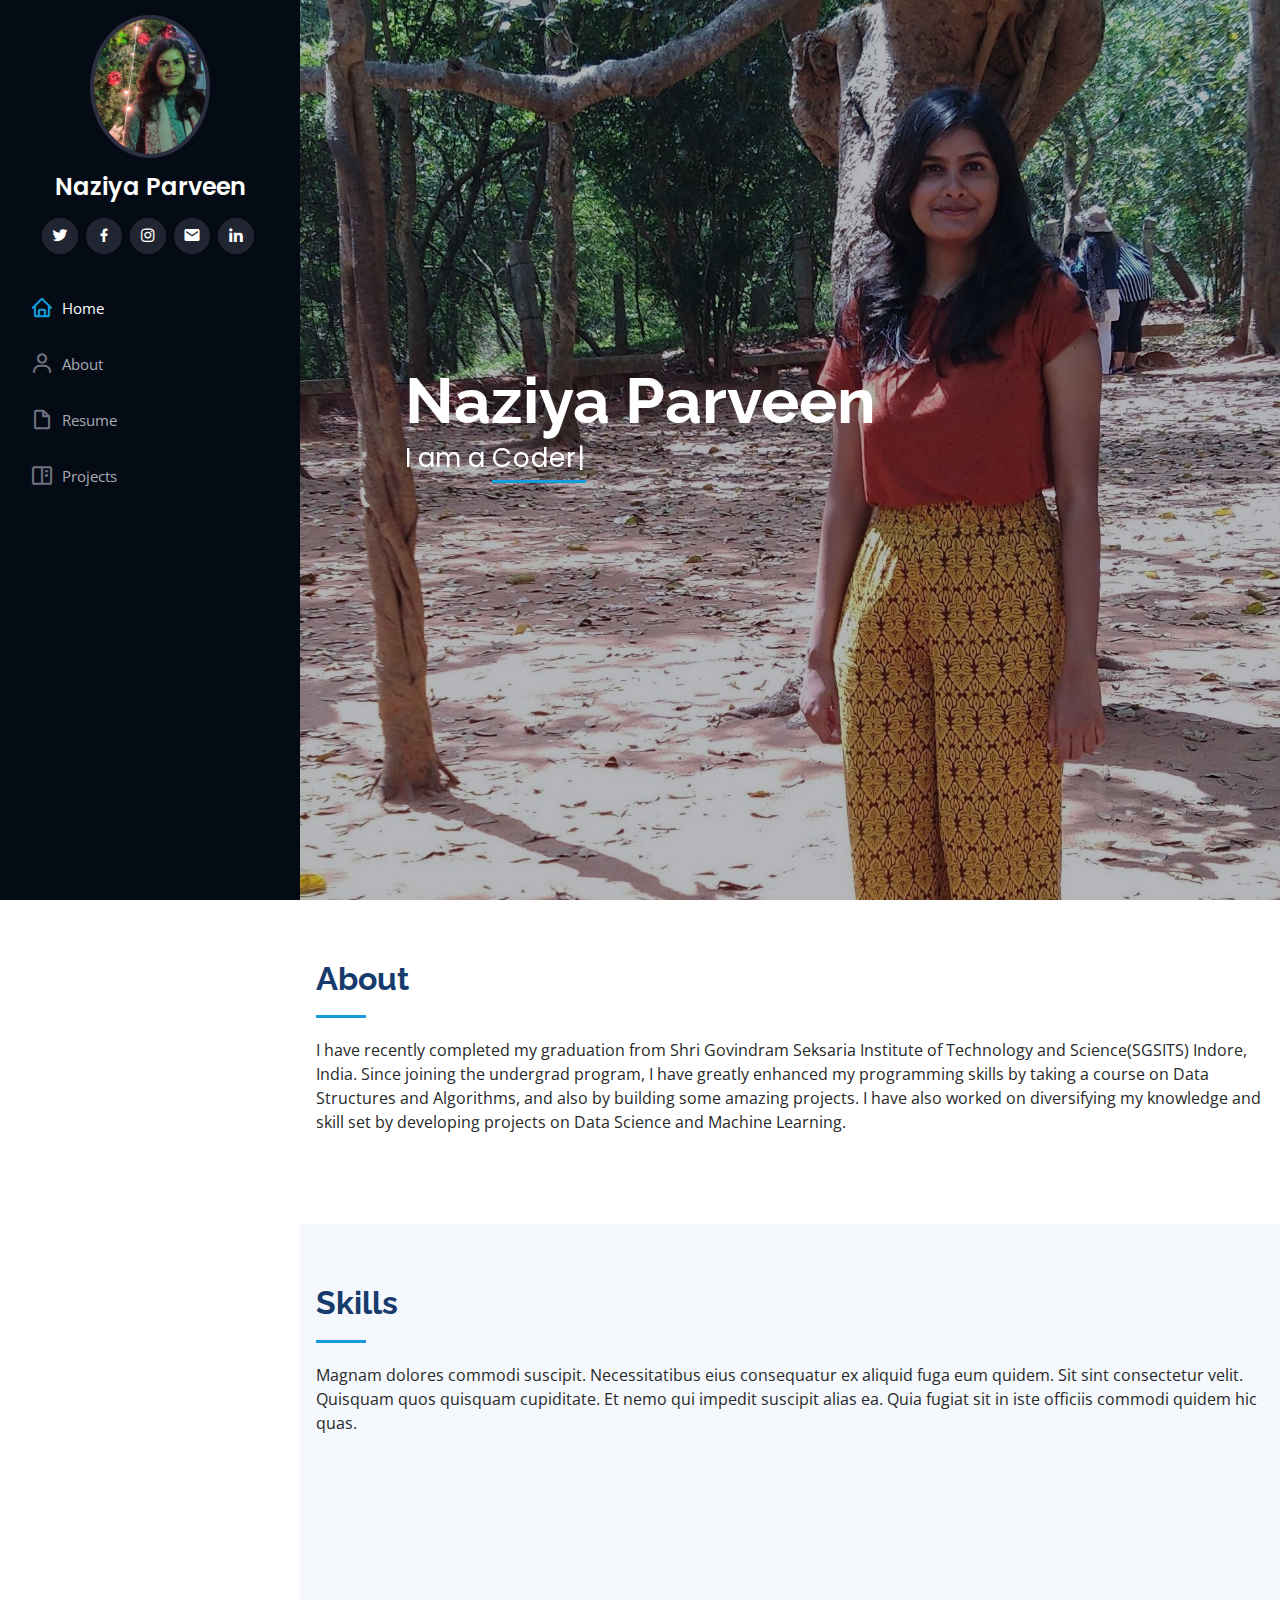
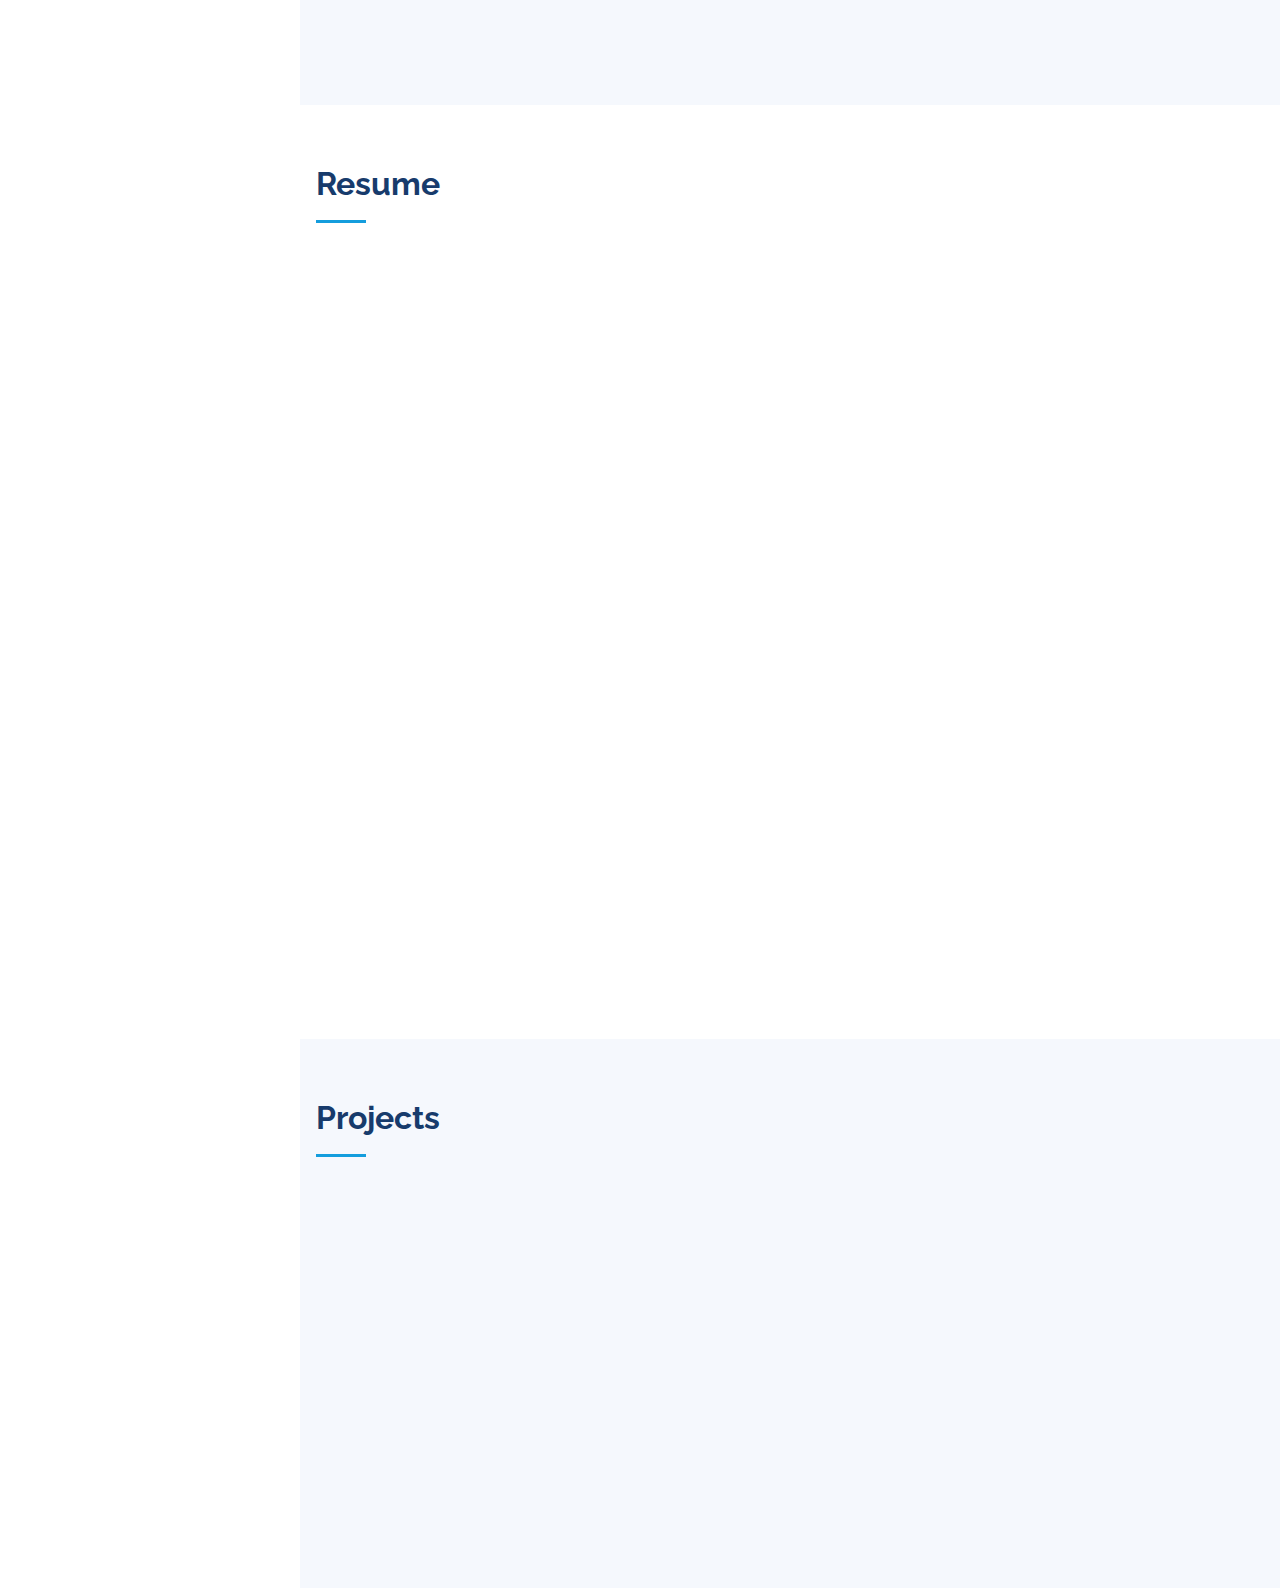
==== commit 48f31366: "Add files via upload" ====
--- a/index.html
+++ b/index.html
@@ -5,7 +5,7 @@
   <meta charset="utf-8">
   <meta content="width=device-width, initial-scale=1.0" name="viewport">
 
-  <title>iPortfolio Bootstrap Template - Index</title>
+  <title>Naziya Parveen</title>
   <meta content="" name="description">
   <meta content="" name="keywords">
 
@@ -27,12 +27,6 @@
   <!-- Template Main CSS File -->
   <link href="assets/css/style.css" rel="stylesheet">
 
-  <!-- =======================================================
-  * Template Name: iPortfolio - v2.0.0
-  * Template URL: https://bootstrapmade.com/iportfolio-bootstrap-portfolio-websites-template/
-  * Author: BootstrapMade.com
-  * License: https://bootstrapmade.com/license/
-  ======================================================== -->
 </head>
 
 <body>
@@ -45,14 +39,14 @@
     <div class="d-flex flex-column">
 
       <div class="profile">
-        <img src="assets/img/profile-img.jpg" alt="" class="img-fluid rounded-circle">
-        <h1 class="text-light"><a href="index.html">Alex Smith</a></h1>
+        <img src="assets/img/profile.jpeg" alt="" class="img-fluid rounded-circle">
+        <h1 class="text-light"><a href="index.html">Naziya Parveen</a></h1>
         <div class="social-links mt-3 text-center">
           <a href="#" class="twitter"><i class="bx bxl-twitter"></i></a>
           <a href="#" class="facebook"><i class="bx bxl-facebook"></i></a>
-          <a href="#" class="instagram"><i class="bx bxl-instagram"></i></a>
-          <a href="#" class="google-plus"><i class="bx bxl-skype"></i></a>
-          <a href="#" class="linkedin"><i class="bx bxl-linkedin"></i></a>
+          <a href="https://www.instagram.com/naziya__parveen/" class="instagram"><i class="bx bxl-instagram"></i></a>
+          <a href="mailto: naziyap018@gmail.com" class="google-plus"><i class="bx bxs-envelope "></i></a>
+          <a href="https://www.linkedin.com/in/naziya-parveen-751960155/" class="linkedin"><i class="bx bxl-linkedin"></i></a>
         </div>
       </div>
 
@@ -61,9 +55,9 @@
           <li class="active"><a href="index.html"><i class="bx bx-home"></i> <span>Home</span></a></li>
           <li><a href="#about"><i class="bx bx-user"></i> <span>About</span></a></li>
           <li><a href="#resume"><i class="bx bx-file-blank"></i> <span>Resume</span></a></li>
-          <li><a href="#portfolio"><i class="bx bx-book-content"></i> Portfolio</a></li>
-          <li><a href="#services"><i class="bx bx-server"></i> Services</a></li>
-          <li><a href="#contact"><i class="bx bx-envelope"></i> Contact</a></li>
+          <li><a href="#portfolio"><i class="bx bx-book-content"></i> Projects</a></li>
+        <!--   <li><a href="#services"><i class="bx bx-server"></i> Services</a></li>
+          <li><a href="#contact"><i class="bx bx-envelope"></i> Contact</a></li> -->
 
         </ul>
       </nav><!-- .nav-menu -->
@@ -75,8 +69,8 @@
   <!-- ======= Hero Section ======= -->
   <section id="hero" class="d-flex flex-column justify-content-center align-items-center">
     <div class="hero-container" data-aos="fade-in">
-      <h1>Alex Smith</h1>
-      <p>I'm <span class="typed" data-typed-items="Designer, Developer, Freelancer, Photographer"></span></p>
+      <h1>Naziya Parveen</h1>
+      <p>I am a <span class="typed" data-typed-items="Coder"></span></p>
     </div>
   </section><!-- End Hero -->
 
@@ -88,94 +82,10 @@
 
         <div class="section-title">
           <h2>About</h2>
-          <p>Magnam dolores commodi suscipit. Necessitatibus eius consequatur ex aliquid fuga eum quidem. Sit sint consectetur velit. Quisquam quos quisquam cupiditate. Et nemo qui impedit suscipit alias ea. Quia fugiat sit in iste officiis commodi quidem hic quas.</p>
-        </div>
-
-        <div class="row">
-          <div class="col-lg-4" data-aos="fade-right">
-            <img src="assets/img/profile-img.jpg" class="img-fluid" alt="">
-          </div>
-          <div class="col-lg-8 pt-4 pt-lg-0 content" data-aos="fade-left">
-            <h3>UI/UX Designer &amp; Web Developer.</h3>
-            <p class="font-italic">
-              Lorem ipsum dolor sit amet, consectetur adipiscing elit, sed do eiusmod tempor incididunt ut labore et dolore
-              magna aliqua.
-            </p>
-            <div class="row">
-              <div class="col-lg-6">
-                <ul>
-                  <li><i class="icofont-rounded-right"></i> <strong>Birthday:</strong> 1 May 1995</li>
-                  <li><i class="icofont-rounded-right"></i> <strong>Website:</strong> www.example.com</li>
-                  <li><i class="icofont-rounded-right"></i> <strong>Phone:</strong> +123 456 7890</li>
-                  <li><i class="icofont-rounded-right"></i> <strong>City:</strong> City : New York, USA</li>
-                </ul>
-              </div>
-              <div class="col-lg-6">
-                <ul>
-                  <li><i class="icofont-rounded-right"></i> <strong>Age:</strong> 30</li>
-                  <li><i class="icofont-rounded-right"></i> <strong>Degree:</strong> Master</li>
-                  <li><i class="icofont-rounded-right"></i> <strong>PhEmailone:</strong> email@example.com</li>
-                  <li><i class="icofont-rounded-right"></i> <strong>Freelance:</strong> Available</li>
-                </ul>
-              </div>
-            </div>
-            <p>
-              Officiis eligendi itaque labore et dolorum mollitia officiis optio vero. Quisquam sunt adipisci omnis et ut. Nulla accusantium dolor incidunt officia tempore. Et eius omnis.
-              Cupiditate ut dicta maxime officiis quidem quia. Sed et consectetur qui quia repellendus itaque neque. Aliquid amet quidem ut quaerat cupiditate. Ab et eum qui repellendus omnis culpa magni laudantium dolores.
-            </p>
-          </div>
-        </div>
-
+          <p>I have recently completed my graduation from Shri Govindram Seksaria Institute of Technology and Science(SGSITS) Indore, India. Since joining the undergrad program, I have greatly enhanced my programming skills by taking a course on Data Structures and Algorithms, and also by building some amazing projects. I have also worked on diversifying my knowledge and skill set by developing projects on Data Science and Machine Learning.</p>
+        </div>
       </div>
     </section><!-- End About Section -->
-
-    <!-- ======= Facts Section ======= -->
-    <section id="facts" class="facts">
-      <div class="container">
-
-        <div class="section-title">
-          <h2>Facts</h2>
-          <p>Magnam dolores commodi suscipit. Necessitatibus eius consequatur ex aliquid fuga eum quidem. Sit sint consectetur velit. Quisquam quos quisquam cupiditate. Et nemo qui impedit suscipit alias ea. Quia fugiat sit in iste officiis commodi quidem hic quas.</p>
-        </div>
-
-        <div class="row no-gutters">
-
-          <div class="col-lg-3 col-md-6 d-md-flex align-items-md-stretch" data-aos="fade-up">
-            <div class="count-box">
-              <i class="icofont-simple-smile"></i>
-              <span data-toggle="counter-up">232</span>
-              <p><strong>Happy Clients</strong> consequuntur quae</p>
-            </div>
-          </div>
-
-          <div class="col-lg-3 col-md-6 d-md-flex align-items-md-stretch" data-aos="fade-up" data-aos-delay="100">
-            <div class="count-box">
-              <i class="icofont-document-folder"></i>
-              <span data-toggle="counter-up">521</span>
-              <p><strong>Projects</strong> adipisci atque cum quia aut</p>
-            </div>
-          </div>
-
-          <div class="col-lg-3 col-md-6 d-md-flex align-items-md-stretch" data-aos="fade-up" data-aos-delay="200">
-            <div class="count-box">
-              <i class="icofont-live-support"></i>
-              <span data-toggle="counter-up">1,463</span>
-              <p><strong>Hours Of Support</strong> aut commodi quaerat</p>
-            </div>
-          </div>
-
-          <div class="col-lg-3 col-md-6 d-md-flex align-items-md-stretch" data-aos="fade-up" data-aos-delay="300">
-            <div class="count-box">
-              <i class="icofont-users-alt-5"></i>
-              <span data-toggle="counter-up">15</span>
-              <p><strong>Hard Workers</strong> rerum asperiores dolor</p>
-            </div>
-          </div>
-
-        </div>
-
-      </div>
-    </section><!-- End Facts Section -->
 
     <!-- ======= Skills Section ======= -->
     <section id="skills" class="skills section-bg">
@@ -191,21 +101,21 @@
           <div class="col-lg-6" data-aos="fade-up">
 
             <div class="progress">
-              <span class="skill">HTML <i class="val">100%</i></span>
+              <span class="skill">C++ <i class="val">90%</i></span>
               <div class="progress-bar-wrap">
                 <div class="progress-bar" role="progressbar" aria-valuenow="100" aria-valuemin="0" aria-valuemax="100"></div>
               </div>
             </div>
 
             <div class="progress">
-              <span class="skill">CSS <i class="val">90%</i></span>
+              <span class="skill">JAVA <i class="val">50%</i></span>
               <div class="progress-bar-wrap">
                 <div class="progress-bar" role="progressbar" aria-valuenow="90" aria-valuemin="0" aria-valuemax="100"></div>
               </div>
             </div>
 
             <div class="progress">
-              <span class="skill">JavaScript <i class="val">75%</i></span>
+              <span class="skill">Python <i class="val">75%</i></span>
               <div class="progress-bar-wrap">
                 <div class="progress-bar" role="progressbar" aria-valuenow="75" aria-valuemin="0" aria-valuemax="100"></div>
               </div>
@@ -216,21 +126,21 @@
           <div class="col-lg-6" data-aos="fade-up" data-aos-delay="100">
 
             <div class="progress">
-              <span class="skill">PHP <i class="val">80%</i></span>
+              <span class="skill">HTML,CSS <i class="val">80%</i></span>
               <div class="progress-bar-wrap">
                 <div class="progress-bar" role="progressbar" aria-valuenow="80" aria-valuemin="0" aria-valuemax="100"></div>
               </div>
             </div>
 
             <div class="progress">
-              <span class="skill">WordPress/CMS <i class="val">90%</i></span>
+              <span class="skill">C <i class="val">80%</i></span>
               <div class="progress-bar-wrap">
                 <div class="progress-bar" role="progressbar" aria-valuenow="90" aria-valuemin="0" aria-valuemax="100"></div>
               </div>
             </div>
 
             <div class="progress">
-              <span class="skill">Photoshop <i class="val">55%</i></span>
+              <span class="skill">SQL <i class="val">75%</i></span>
               <div class="progress-bar-wrap">
                 <div class="progress-bar" role="progressbar" aria-valuenow="55" aria-valuemin="0" aria-valuemax="100"></div>
               </div>
@@ -249,58 +159,48 @@
 
         <div class="section-title">
           <h2>Resume</h2>
-          <p>Magnam dolores commodi suscipit. Necessitatibus eius consequatur ex aliquid fuga eum quidem. Sit sint consectetur velit. Quisquam quos quisquam cupiditate. Et nemo qui impedit suscipit alias ea. Quia fugiat sit in iste officiis commodi quidem hic quas.</p>
         </div>
 
         <div class="row">
           <div class="col-lg-6" data-aos="fade-up">
             <h3 class="resume-title">Sumary</h3>
             <div class="resume-item pb-0">
-              <h4>Alex Smith</h4>
-              <p><em>Innovative and deadline-driven Graphic Designer with 3+ years of experience designing and developing user-centered digital/print marketing material from initial concept to final, polished deliverable.</em></p>
+              <h4>Naziya Parveen</h4>
+              <p><em>Innovative and deadline-driven Software Developer with experience in designing and developing user-centered applications for making life easier.</em></p>
               <ul>
-                <li>Portland par 127,Orlando, FL</li>
-                <li>(123) 456-7891</li>
-                <li>alice.barkley@example.com</li>
+                <li>Pune, Maharashtra, India</li>
+                <li>naziyap018@gmail.com</li>
               </ul>
             </div>
 
             <h3 class="resume-title">Education</h3>
             <div class="resume-item">
-              <h4>Master of Fine Arts &amp; Graphic Design</h4>
-              <h5>2015 - 2016</h5>
-              <p><em>Rochester Institute of Technology, Rochester, NY</em></p>
-              <p>Qui deserunt veniam. Et sed aliquam labore tempore sed quisquam iusto autem sit. Ea vero voluptatum qui ut dignissimos deleniti nerada porti sand markend</p>
-            </div>
-            <div class="resume-item">
-              <h4>Bachelor of Fine Arts &amp; Graphic Design</h4>
-              <h5>2010 - 2014</h5>
-              <p><em>Rochester Institute of Technology, Rochester, NY</em></p>
-              <p>Quia nobis sequi est occaecati aut. Repudiandae et iusto quae reiciendis et quis Eius vel ratione eius unde vitae rerum voluptates asperiores voluptatem Earum molestiae consequatur neque etlon sader mart dila</p>
+              <h4>Bachelor of Engineering &amp; Computer Science</h4>
+              <h5>2016 - 2020</h5>
+              <p><em>Shri Govindram Seksaria Institute of Technology and Science, Indore</em></p>
+              <p>Undergraduate Coursework:  Data Structures; Algorithms; Operating Systems; Databases; Programming Languages; Computer  Architecture; Theory of Computation; Compiler Design; Information Security.</p>
             </div>
           </div>
           <div class="col-lg-6" data-aos="fade-up" data-aos-delay="100">
             <h3 class="resume-title">Professional Experience</h3>
             <div class="resume-item">
-              <h4>Senior graphic design specialist</h4>
-              <h5>2019 - Present</h5>
-              <p><em>Experion, New York, NY </em></p>
+              <h4>Full Stack Developer, Intern</h4>
+              <h5>Dec'2019 - Feb'2020</h5>
+              <p><em>Nuclei, Bengaluru </em></p>
               <ul>
-                <li>Lead in the design, development, and implementation of the graphic, layout, and production communication materials</li>
-                <li>Delegate tasks to the 7 members of the design team and provide counsel on all aspects of the project. </li>
-                <li>Supervise the assessment of all graphic materials in order to ensure quality and accuracy of the design</li>
-                <li>Oversee the efficient use of production project budgets ranging from $2,000 - $25,000</li>
+                <li>Implemented local and distributed cache using Caffeine and Redis.</li>
+                <li>Capturing KPI metrics in a dashboard built using ELK techkStack. Created various graph visualizations for incoming data in Kibana. </li>
+                <li>Leveraged knowledge: Java, Spring Boot, Git, ELK techstack, Fluentd.</li>
               </ul>
             </div>
             <div class="resume-item">
-              <h4>Graphic design specialist</h4>
-              <h5>2017 - 2018</h5>
-              <p><em>Stepping Stone Advertising, New York, NY</em></p>
+              <h4>Software Developer, Intern</h4>
+              <h5>May'2019 - Jun'2019</h5>
+              <p><em>Tapfame, Indore</em></p>
               <ul>
-                <li>Developed numerous marketing programs (logos, brochures,infographics, presentations, and advertisements).</li>
-                <li>Managed up to 5 projects or tasks at a given time while under pressure</li>
-                <li>Recommended and consulted with clients on the most appropriate graphic design</li>
-                <li>Created 4+ design presentations and proposals a month for clients and account managers</li>
+                <li>Worked on development of a web based application named Bookmarklet, which bookmarks website.</li>
+                <li> Worked on Google script for retrieval of all email ids from Gmail.</li>
+                <li>Leveraged knowledge: Python, Django, Rest API, Web Scrapping, Bootstrap.</li>
               </ul>
             </div>
           </div>
@@ -309,59 +209,50 @@
       </div>
     </section><!-- End Resume Section -->
 
-    <!-- ======= Portfolio Section ======= -->
+    <!-- ======= Project Section ======= -->
     <section id="portfolio" class="portfolio section-bg">
       <div class="container">
 
         <div class="section-title">
-          <h2>Portfolio</h2>
-          <p>Magnam dolores commodi suscipit. Necessitatibus eius consequatur ex aliquid fuga eum quidem. Sit sint consectetur velit. Quisquam quos quisquam cupiditate. Et nemo qui impedit suscipit alias ea. Quia fugiat sit in iste officiis commodi quidem hic quas.</p>
-        </div>
-
-        <div class="row" data-aos="fade-up">
-          <div class="col-lg-12 d-flex justify-content-center">
-            <ul id="portfolio-flters">
-              <li data-filter="*" class="filter-active">All</li>
-              <li data-filter=".filter-app">App</li>
-              <li data-filter=".filter-card">Card</li>
-              <li data-filter=".filter-web">Web</li>
-            </ul>
-          </div>
+          <h2>Projects</h2>
         </div>
 
         <div class="row portfolio-container" data-aos="fade-up" data-aos-delay="100">
 
           <div class="col-lg-4 col-md-6 portfolio-item filter-app">
             <div class="portfolio-wrap">
-              <img src="assets/img/portfolio/portfolio-1.jpg" class="img-fluid" alt="">
+              <center><figcaption> <strong><h4>Air Quality Index Prediction</h4></strong></figcaption></center>
+              <img src="assets/img/portfolio/aqi.jpg" class="img-fluid" alt="">
               <div class="portfolio-links">
-                <a href="assets/img/portfolio/portfolio-1.jpg" data-gall="portfolioGallery" class="venobox" title="App 1"><i class="bx bx-plus"></i></a>
-                <a href="portfolio-details.html" title="More Details"><i class="bx bx-link"></i></a>
+                <a href="assets/img/portfolio/aqi.jpg" data-gall="portfolioGallery" class="venobox" title="App 1"><i class="bx bx-plus"></i></a>
+                <a href="https://github.com/Naziya-Parveen/Air-Quality-Index-Prediction" title="More Details"><i class="bx bx-link"></i></a>
               </div>
             </div>
           </div>
 
           <div class="col-lg-4 col-md-6 portfolio-item filter-web">
             <div class="portfolio-wrap">
-              <img src="assets/img/portfolio/portfolio-2.jpg" class="img-fluid" alt="">
+              <center><figcaption> <strong><h4>Visualization of restaurants</h4></strong></figcaption></center>
+              <img src="assets/img/portfolio/datascience.jpg" class="img-fluid" alt="">
               <div class="portfolio-links">
-                <a href="assets/img/portfolio/portfolio-2.jpg" data-gall="portfolioGallery" class="venobox" title="Web 3"><i class="bx bx-plus"></i></a>
-                <a href="portfolio-details.html" title="More Details"><i class="bx bx-link"></i></a>
+                <a href="assets/img/portfolio/datascience.jpg" data-gall="portfolioGallery" class="venobox" title="Web 3"><i class="bx bx-plus"></i></a>
+                <a href="https://github.com/Naziya-Parveen/Data-Visualization-of-restaurants-in-Indore" title="More Details"><i class="bx bx-link"></i></a>
               </div>
             </div>
           </div>
 
           <div class="col-lg-4 col-md-6 portfolio-item filter-app">
             <div class="portfolio-wrap">
-              <img src="assets/img/portfolio/portfolio-3.jpg" class="img-fluid" alt="">
+              <center><figcaption> <strong><h4>Campuspedia</h4></strong></figcaption></center>
+              <img src="assets/img/portfolio/campuspedia.jpg" class="img-fluid" alt="">
               <div class="portfolio-links">
-                <a href="assets/img/portfolio/portfolio-3.jpg" data-gall="portfolioGallery" class="venobox" title="App 2"><i class="bx bx-plus"></i></a>
-                <a href="portfolio-details.html" title="More Details"><i class="bx bx-link"></i></a>
-              </div>
-            </div>
-          </div>
-
-          <div class="col-lg-4 col-md-6 portfolio-item filter-card">
+                <a href="assets/img/portfolio/campuspedia.jpg" data-gall="portfolioGallery" class="venobox" title="Web 3"><i class="bx bx-plus"></i></a>
+                <a href="https://github.com/Naziya-Parveen/Campuspedia" title="More Details"><i class="bx bx-link"></i></a>
+              </div>
+            </div>
+          </div>
+
+          <!-- <div class="col-lg-4 col-md-6 portfolio-item filter-card">
             <div class="portfolio-wrap">
               <img src="assets/img/portfolio/portfolio-4.jpg" class="img-fluid" alt="">
               <div class="portfolio-links">
@@ -379,100 +270,17 @@
                 <a href="portfolio-details.html" title="More Details"><i class="bx bx-link"></i></a>
               </div>
             </div>
-          </div>
-
-          <div class="col-lg-4 col-md-6 portfolio-item filter-app">
-            <div class="portfolio-wrap">
-              <img src="assets/img/portfolio/portfolio-6.jpg" class="img-fluid" alt="">
-              <div class="portfolio-links">
-                <a href="assets/img/portfolio/portfolio-6.jpg" data-gall="portfolioGallery" class="venobox" title="App 3"><i class="bx bx-plus"></i></a>
-                <a href="portfolio-details.html" title="More Details"><i class="bx bx-link"></i></a>
-              </div>
-            </div>
-          </div>
-
-          <div class="col-lg-4 col-md-6 portfolio-item filter-card">
-            <div class="portfolio-wrap">
-              <img src="assets/img/portfolio/portfolio-7.jpg" class="img-fluid" alt="">
-              <div class="portfolio-links">
-                <a href="assets/img/portfolio/portfolio-7.jpg" data-gall="portfolioGallery" class="venobox" title="Card 1"><i class="bx bx-plus"></i></a>
-                <a href="portfolio-details.html" title="More Details"><i class="bx bx-link"></i></a>
-              </div>
-            </div>
-          </div>
-
-          <div class="col-lg-4 col-md-6 portfolio-item filter-card">
-            <div class="portfolio-wrap">
-              <img src="assets/img/portfolio/portfolio-8.jpg" class="img-fluid" alt="">
-              <div class="portfolio-links">
-                <a href="assets/img/portfolio/portfolio-8.jpg" data-gall="portfolioGallery" class="venobox" title="Card 3"><i class="bx bx-plus"></i></a>
-                <a href="portfolio-details.html" title="More Details"><i class="bx bx-link"></i></a>
-              </div>
-            </div>
-          </div>
-
-          <div class="col-lg-4 col-md-6 portfolio-item filter-web">
-            <div class="portfolio-wrap">
-              <img src="assets/img/portfolio/portfolio-9.jpg" class="img-fluid" alt="">
-              <div class="portfolio-links">
-                <a href="assets/img/portfolio/portfolio-9.jpg" data-gall="portfolioGallery" class="venobox" title="Web 3"><i class="bx bx-plus"></i></a>
-                <a href="portfolio-details.html" title="More Details"><i class="bx bx-link"></i></a>
-              </div>
-            </div>
-          </div>
+          </div> -->
 
         </div>
 
       </div>
     </section><!-- End Portfolio Section -->
 
-    <!-- ======= Services Section ======= -->
-    <section id="services" class="services">
-      <div class="container">
-
-        <div class="section-title">
-          <h2>Services</h2>
-          <p>Magnam dolores commodi suscipit. Necessitatibus eius consequatur ex aliquid fuga eum quidem. Sit sint consectetur velit. Quisquam quos quisquam cupiditate. Et nemo qui impedit suscipit alias ea. Quia fugiat sit in iste officiis commodi quidem hic quas.</p>
-        </div>
-
-        <div class="row">
-          <div class="col-lg-4 col-md-6 icon-box" data-aos="fade-up">
-            <div class="icon"><i class="icofont-computer"></i></div>
-            <h4 class="title"><a href="">Lorem Ipsum</a></h4>
-            <p class="description">Voluptatum deleniti atque corrupti quos dolores et quas molestias excepturi sint occaecati cupiditate non provident</p>
-          </div>
-          <div class="col-lg-4 col-md-6 icon-box" data-aos="fade-up" data-aos-delay="100">
-            <div class="icon"><i class="icofont-chart-bar-graph"></i></div>
-            <h4 class="title"><a href="">Dolor Sitema</a></h4>
-            <p class="description">Minim veniam, quis nostrud exercitation ullamco laboris nisi ut aliquip ex ea commodo consequat tarad limino ata</p>
-          </div>
-          <div class="col-lg-4 col-md-6 icon-box" data-aos="fade-up" data-aos-delay="200">
-            <div class="icon"><i class="icofont-earth"></i></div>
-            <h4 class="title"><a href="">Sed ut perspiciatis</a></h4>
-            <p class="description">Duis aute irure dolor in reprehenderit in voluptate velit esse cillum dolore eu fugiat nulla pariatur</p>
-          </div>
-          <div class="col-lg-4 col-md-6 icon-box" data-aos="fade-up" data-aos-delay="300">
-            <div class="icon"><i class="icofont-image"></i></div>
-            <h4 class="title"><a href="">Magni Dolores</a></h4>
-            <p class="description">Excepteur sint occaecat cupidatat non proident, sunt in culpa qui officia deserunt mollit anim id est laborum</p>
-          </div>
-          <div class="col-lg-4 col-md-6 icon-box" data-aos="fade-up" data-aos-delay="400">
-            <div class="icon"><i class="icofont-settings"></i></div>
-            <h4 class="title"><a href="">Nemo Enim</a></h4>
-            <p class="description">At vero eos et accusamus et iusto odio dignissimos ducimus qui blanditiis praesentium voluptatum deleniti atque</p>
-          </div>
-          <div class="col-lg-4 col-md-6 icon-box" data-aos="fade-up" data-aos-delay="500">
-            <div class="icon"><i class="icofont-tasks-alt"></i></div>
-            <h4 class="title"><a href="">Eiusmod Tempor</a></h4>
-            <p class="description">Et harum quidem rerum facilis est et expedita distinctio. Nam libero tempore, cum soluta nobis est eligendi</p>
-          </div>
-        </div>
-
-      </div>
-    </section><!-- End Services Section -->
+
 
     <!-- ======= Testimonials Section ======= -->
-    <section id="testimonials" class="testimonials section-bg">
+  <!--   <section id="testimonials" class="testimonials section-bg">
       <div class="container">
 
         <div class="section-title">
@@ -540,10 +348,11 @@
         </div>
 
       </div>
-    </section><!-- End Testimonials Section -->
+    </section> -->
+    <!-- End Testimonials Section -->
 
     <!-- ======= Contact Section ======= -->
-    <section id="contact" class="contact">
+    <!-- <section id="contact" class="contact">
       <div class="container">
 
         <div class="section-title">
@@ -614,25 +423,10 @@
         </div>
 
       </div>
-    </section><!-- End Contact Section -->
+    </section> -->
+    <!-- End Contact Section -->
 
   </main><!-- End #main -->
-
-  <!-- ======= Footer ======= -->
-  <footer id="footer">
-    <div class="container">
-      <div class="copyright">
-        &copy; Copyright <strong><span>iPortfolio</span></strong>
-      </div>
-      <div class="credits">
-        <!-- All the links in the footer should remain intact. -->
-        <!-- You can delete the links only if you purchased the pro version. -->
-        <!-- Licensing information: https://bootstrapmade.com/license/ -->
-        <!-- Purchase the pro version with working PHP/AJAX contact form: https://bootstrapmade.com/iportfolio-bootstrap-portfolio-websites-template/ -->
-        Designed by <a href="https://bootstrapmade.com/">BootstrapMade</a>
-      </div>
-    </div>
-  </footer><!-- End  Footer -->
 
   <a href="#" class="back-to-top"><i class="icofont-simple-up"></i></a>
 
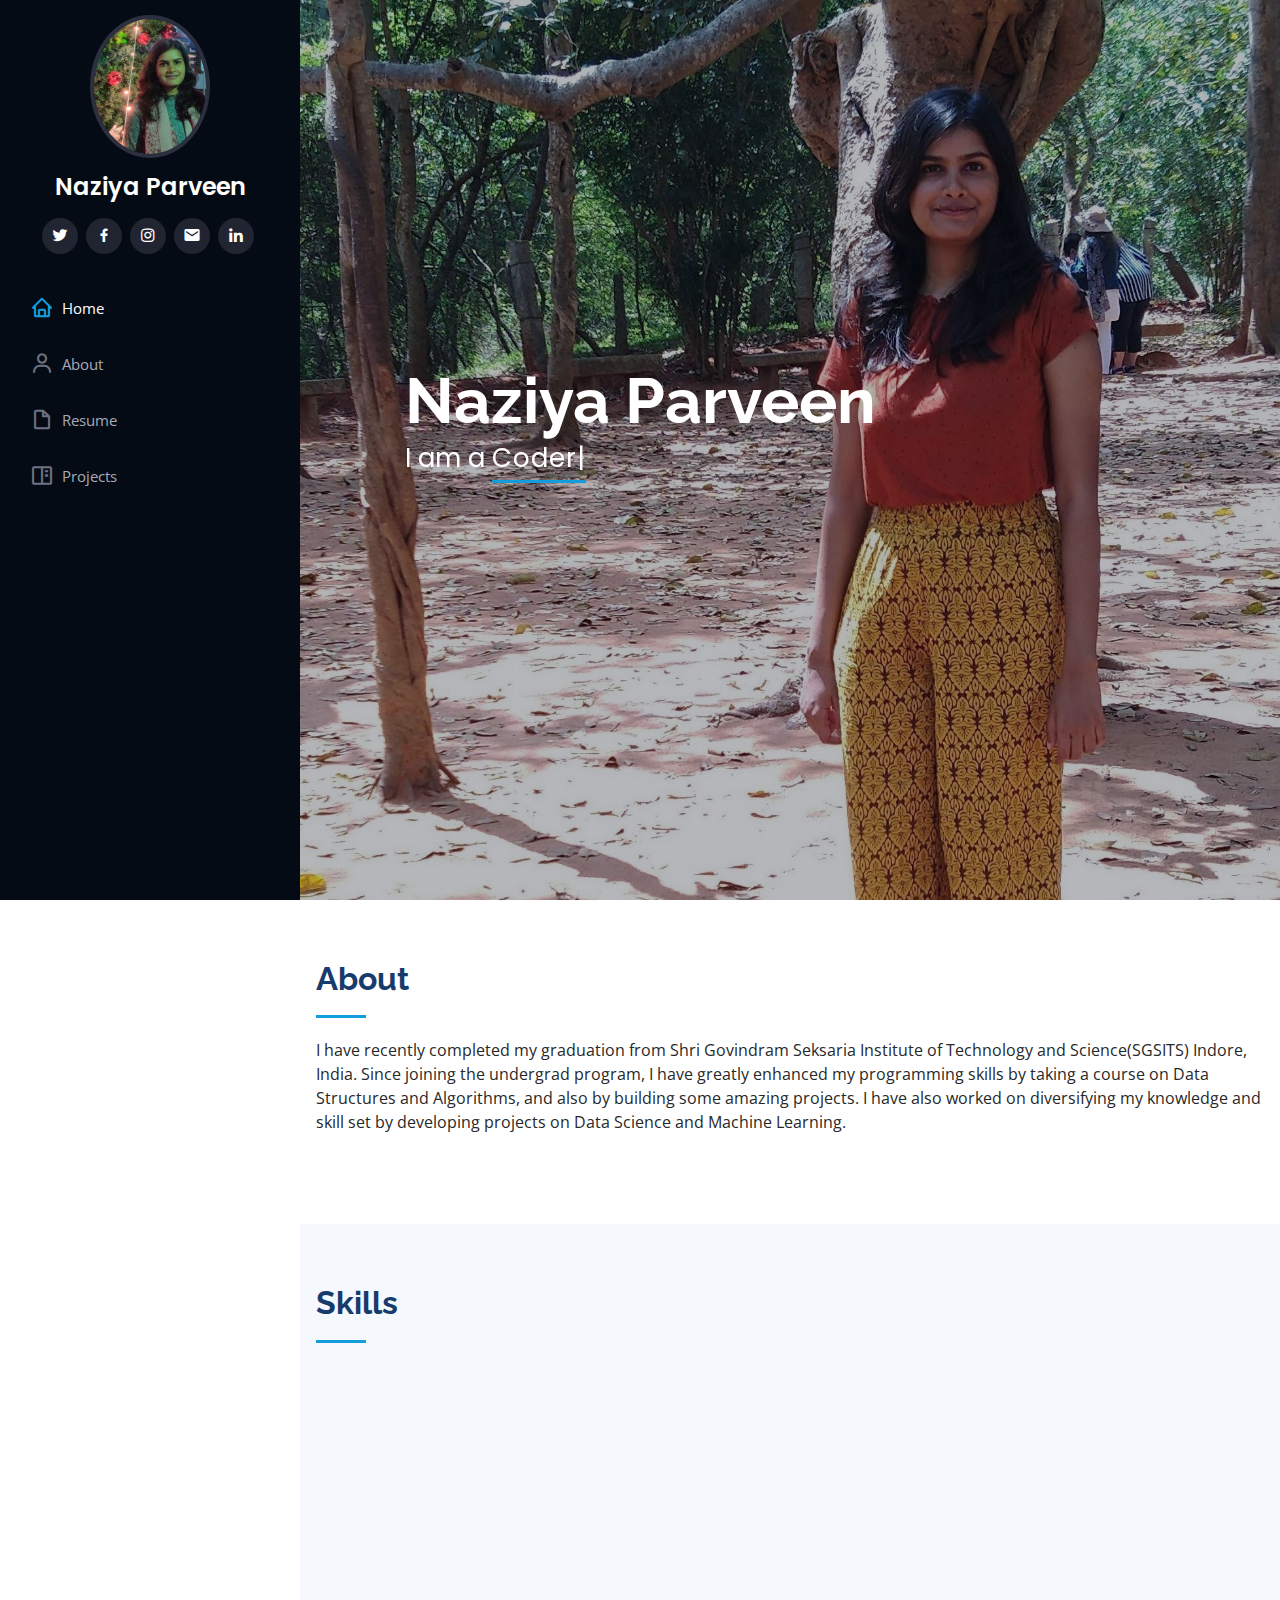
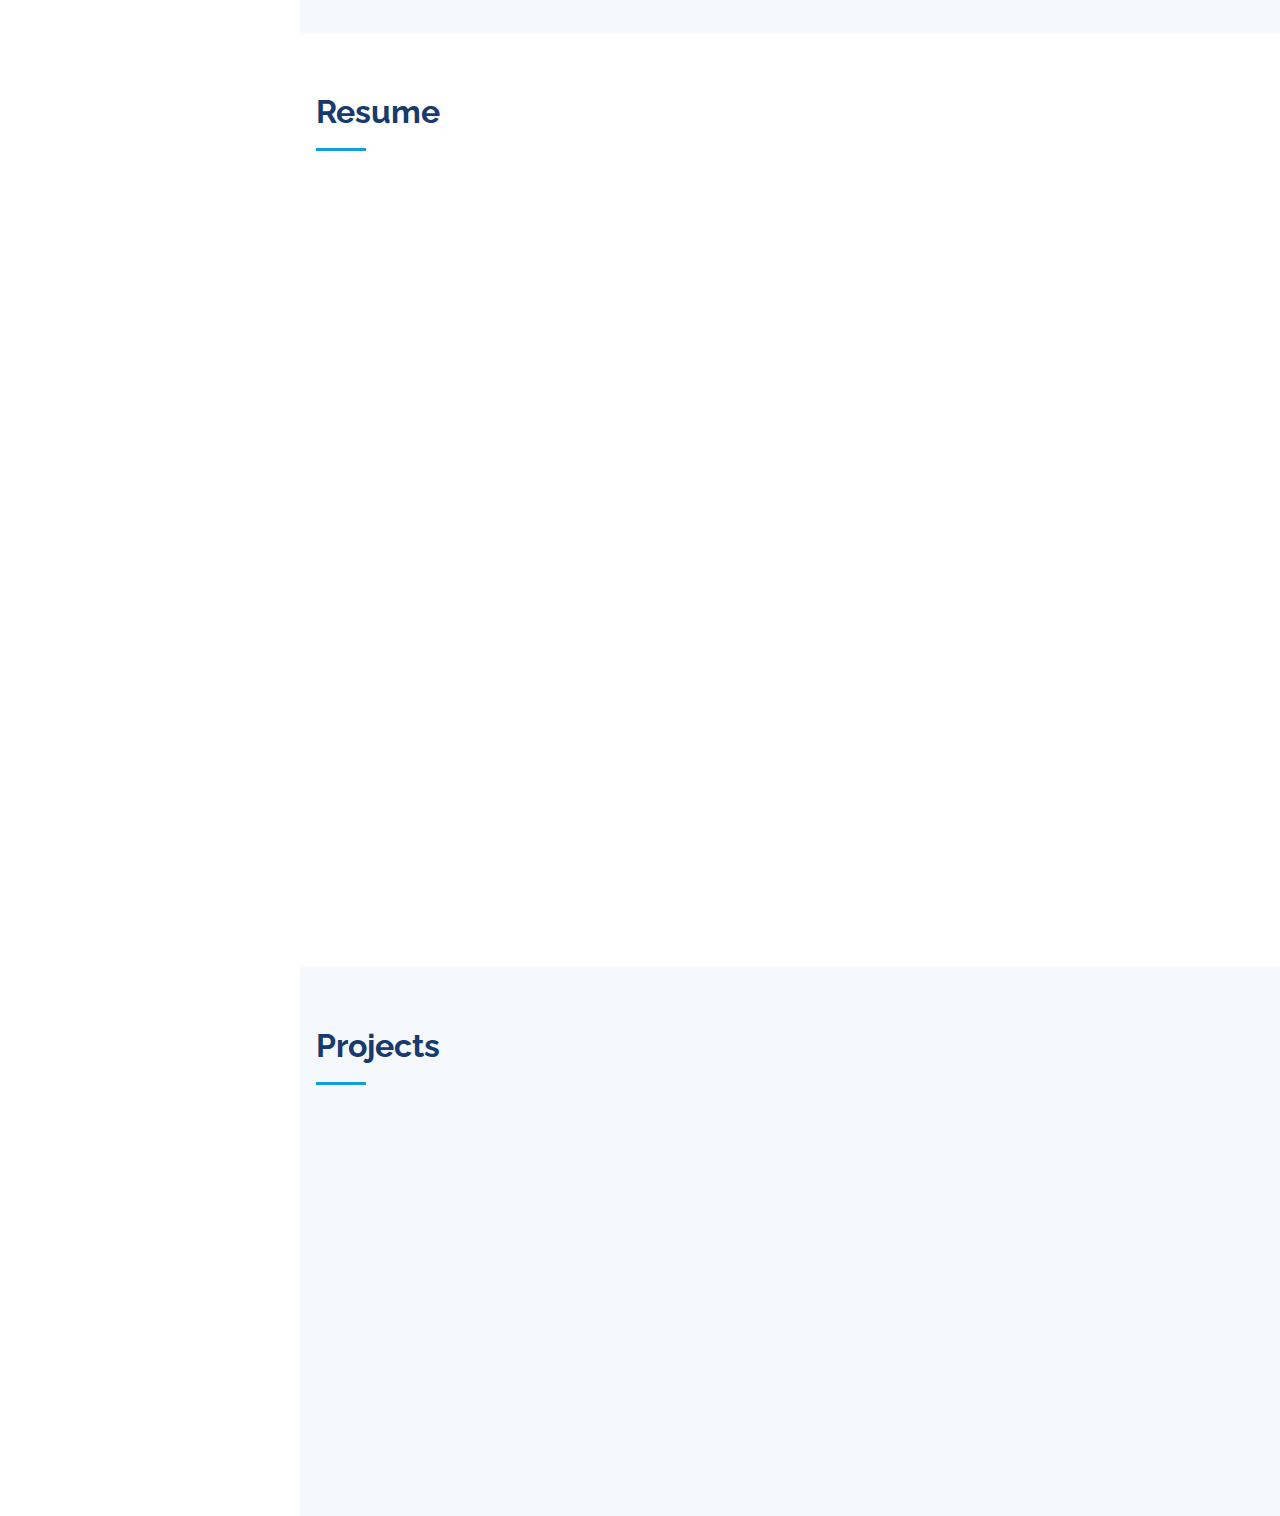
==== commit 163578f4: "Update index.html" ====
--- a/index.html
+++ b/index.html
@@ -93,7 +93,6 @@
 
         <div class="section-title">
           <h2>Skills</h2>
-          <p>Magnam dolores commodi suscipit. Necessitatibus eius consequatur ex aliquid fuga eum quidem. Sit sint consectetur velit. Quisquam quos quisquam cupiditate. Et nemo qui impedit suscipit alias ea. Quia fugiat sit in iste officiis commodi quidem hic quas.</p>
         </div>
 
         <div class="row skills-content">
@@ -224,7 +223,7 @@
               <center><figcaption> <strong><h4>Air Quality Index Prediction</h4></strong></figcaption></center>
               <img src="assets/img/portfolio/aqi.jpg" class="img-fluid" alt="">
               <div class="portfolio-links">
-                <a href="assets/img/portfolio/aqi.jpg" data-gall="portfolioGallery" class="venobox" title="App 1"><i class="bx bx-plus"></i></a>
+                <a href="assets/img/portfolio/aqi.jpg" data-gall="portfolioGallery" class="venobox" title="Web 3"><i class="bx bx-plus"></i></a>
                 <a href="https://github.com/Naziya-Parveen/Air-Quality-Index-Prediction" title="More Details"><i class="bx bx-link"></i></a>
               </div>
             </div>
@@ -448,4 +447,4 @@
 
 </body>
 
-</html>+</html>
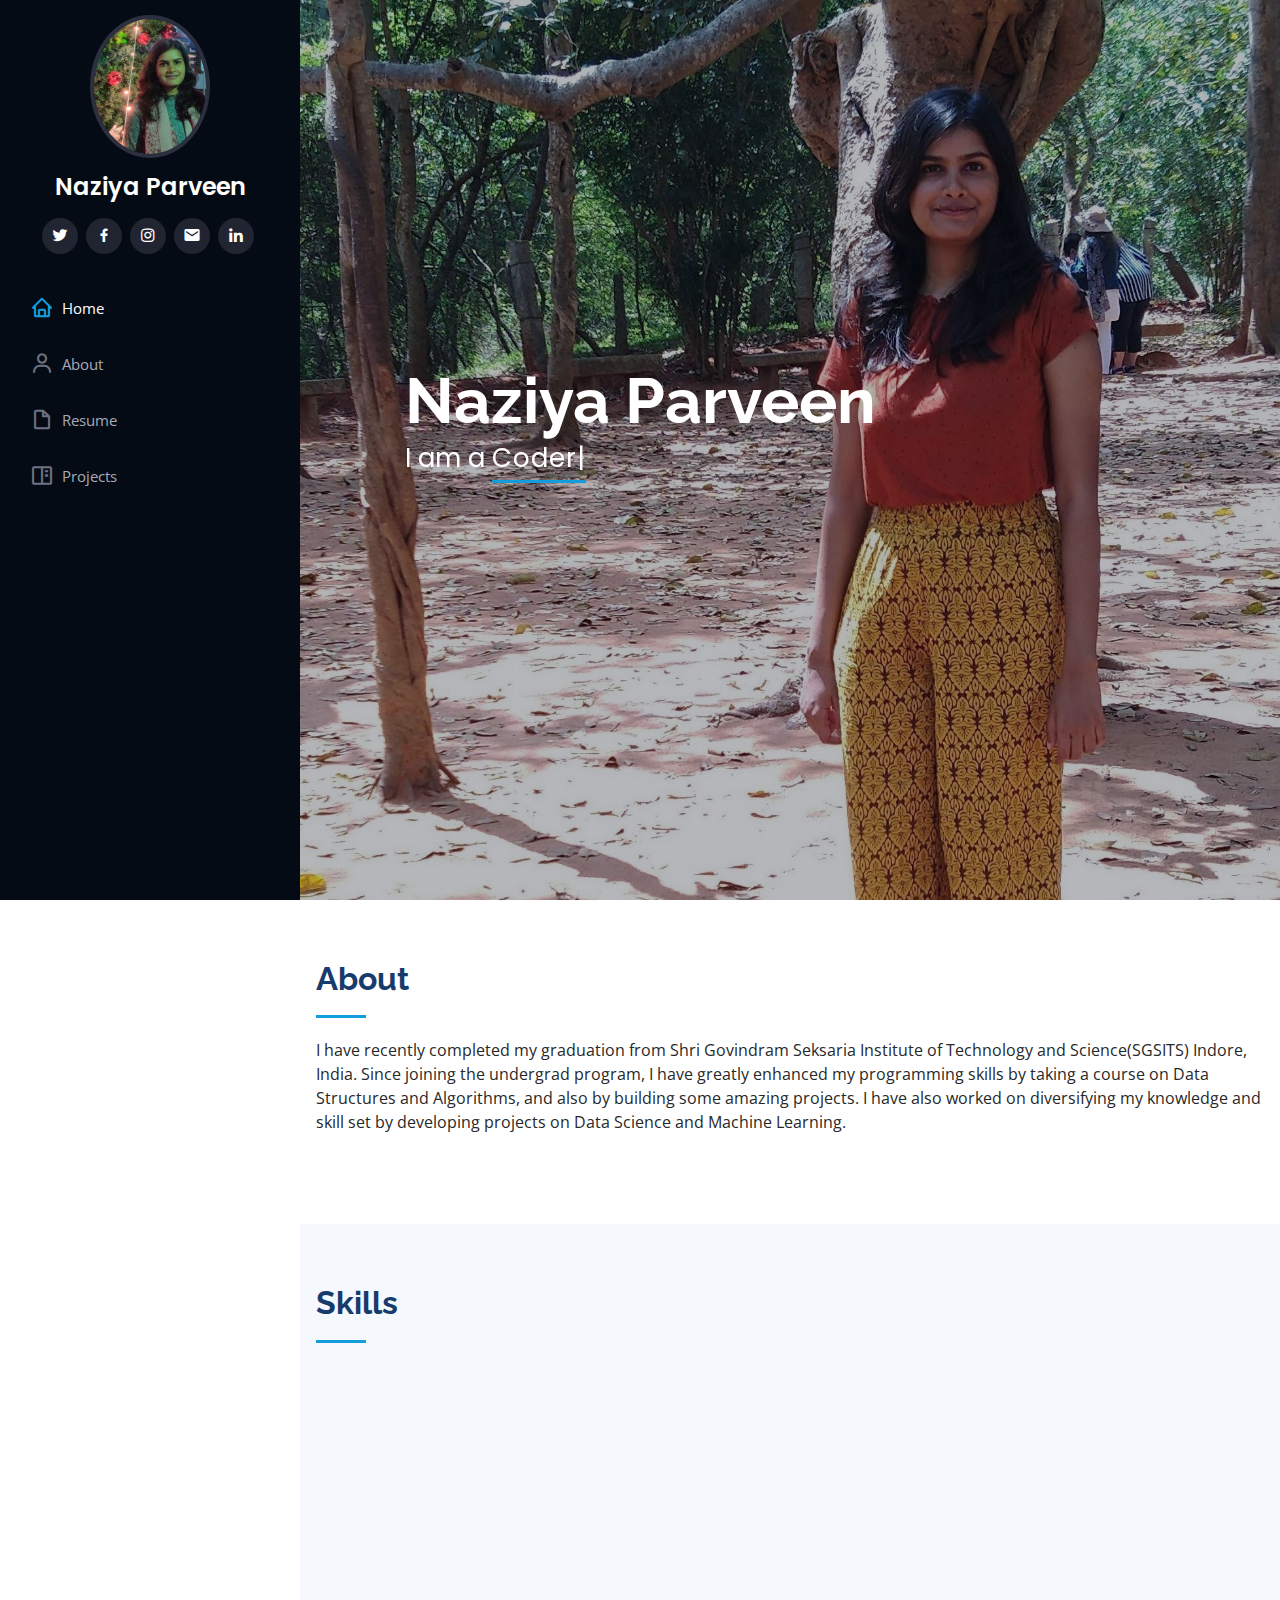
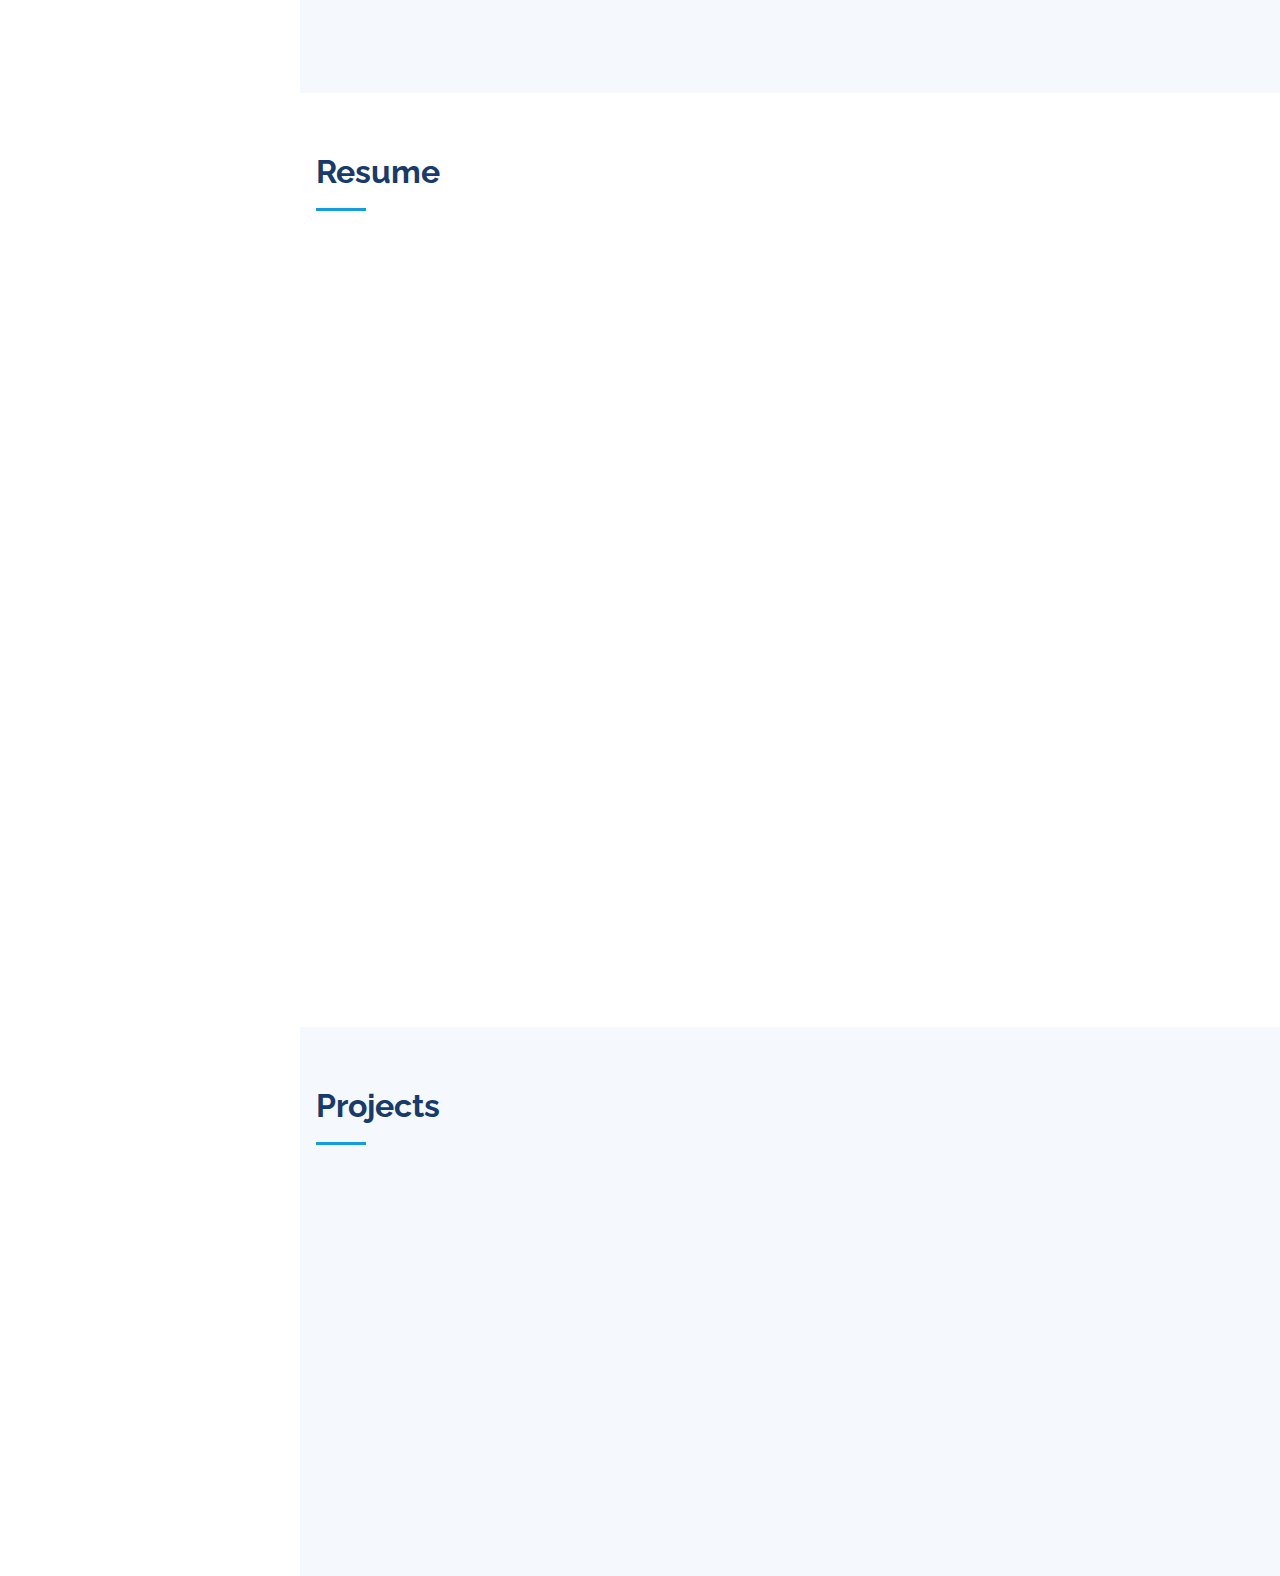
==== commit a70899d0: "Update index.html" ====
--- a/index.html
+++ b/index.html
@@ -102,23 +102,30 @@
             <div class="progress">
               <span class="skill">C++ <i class="val">90%</i></span>
               <div class="progress-bar-wrap">
-                <div class="progress-bar" role="progressbar" aria-valuenow="100" aria-valuemin="0" aria-valuemax="100"></div>
-              </div>
-            </div>
-
-            <div class="progress">
-              <span class="skill">JAVA <i class="val">50%</i></span>
-              <div class="progress-bar-wrap">
                 <div class="progress-bar" role="progressbar" aria-valuenow="90" aria-valuemin="0" aria-valuemax="100"></div>
               </div>
             </div>
 
             <div class="progress">
+              <span class="skill">JAVA <i class="val">70%</i></span>
+              <div class="progress-bar-wrap">
+                <div class="progress-bar" role="progressbar" aria-valuenow="70" aria-valuemin="0" aria-valuemax="100"></div>
+              </div>
+            </div>
+
+            <div class="progress">
               <span class="skill">Python <i class="val">75%</i></span>
               <div class="progress-bar-wrap">
                 <div class="progress-bar" role="progressbar" aria-valuenow="75" aria-valuemin="0" aria-valuemax="100"></div>
               </div>
             </div>
+            
+            <div class="progress">
+              <span class="skill">Golang <i class="val">50%</i></span>
+              <div class="progress-bar-wrap">
+                <div class="progress-bar" role="progressbar" aria-valuenow="50" aria-valuemin="0" aria-valuemax="100"></div>
+              </div>
+            </div>
 
           </div>
 
@@ -134,14 +141,14 @@
             <div class="progress">
               <span class="skill">C <i class="val">80%</i></span>
               <div class="progress-bar-wrap">
-                <div class="progress-bar" role="progressbar" aria-valuenow="90" aria-valuemin="0" aria-valuemax="100"></div>
+                <div class="progress-bar" role="progressbar" aria-valuenow="80" aria-valuemin="0" aria-valuemax="100"></div>
               </div>
             </div>
 
             <div class="progress">
               <span class="skill">SQL <i class="val">75%</i></span>
               <div class="progress-bar-wrap">
-                <div class="progress-bar" role="progressbar" aria-valuenow="55" aria-valuemin="0" aria-valuemax="100"></div>
+                <div class="progress-bar" role="progressbar" aria-valuenow="75" aria-valuemin="0" aria-valuemax="100"></div>
               </div>
             </div>
 
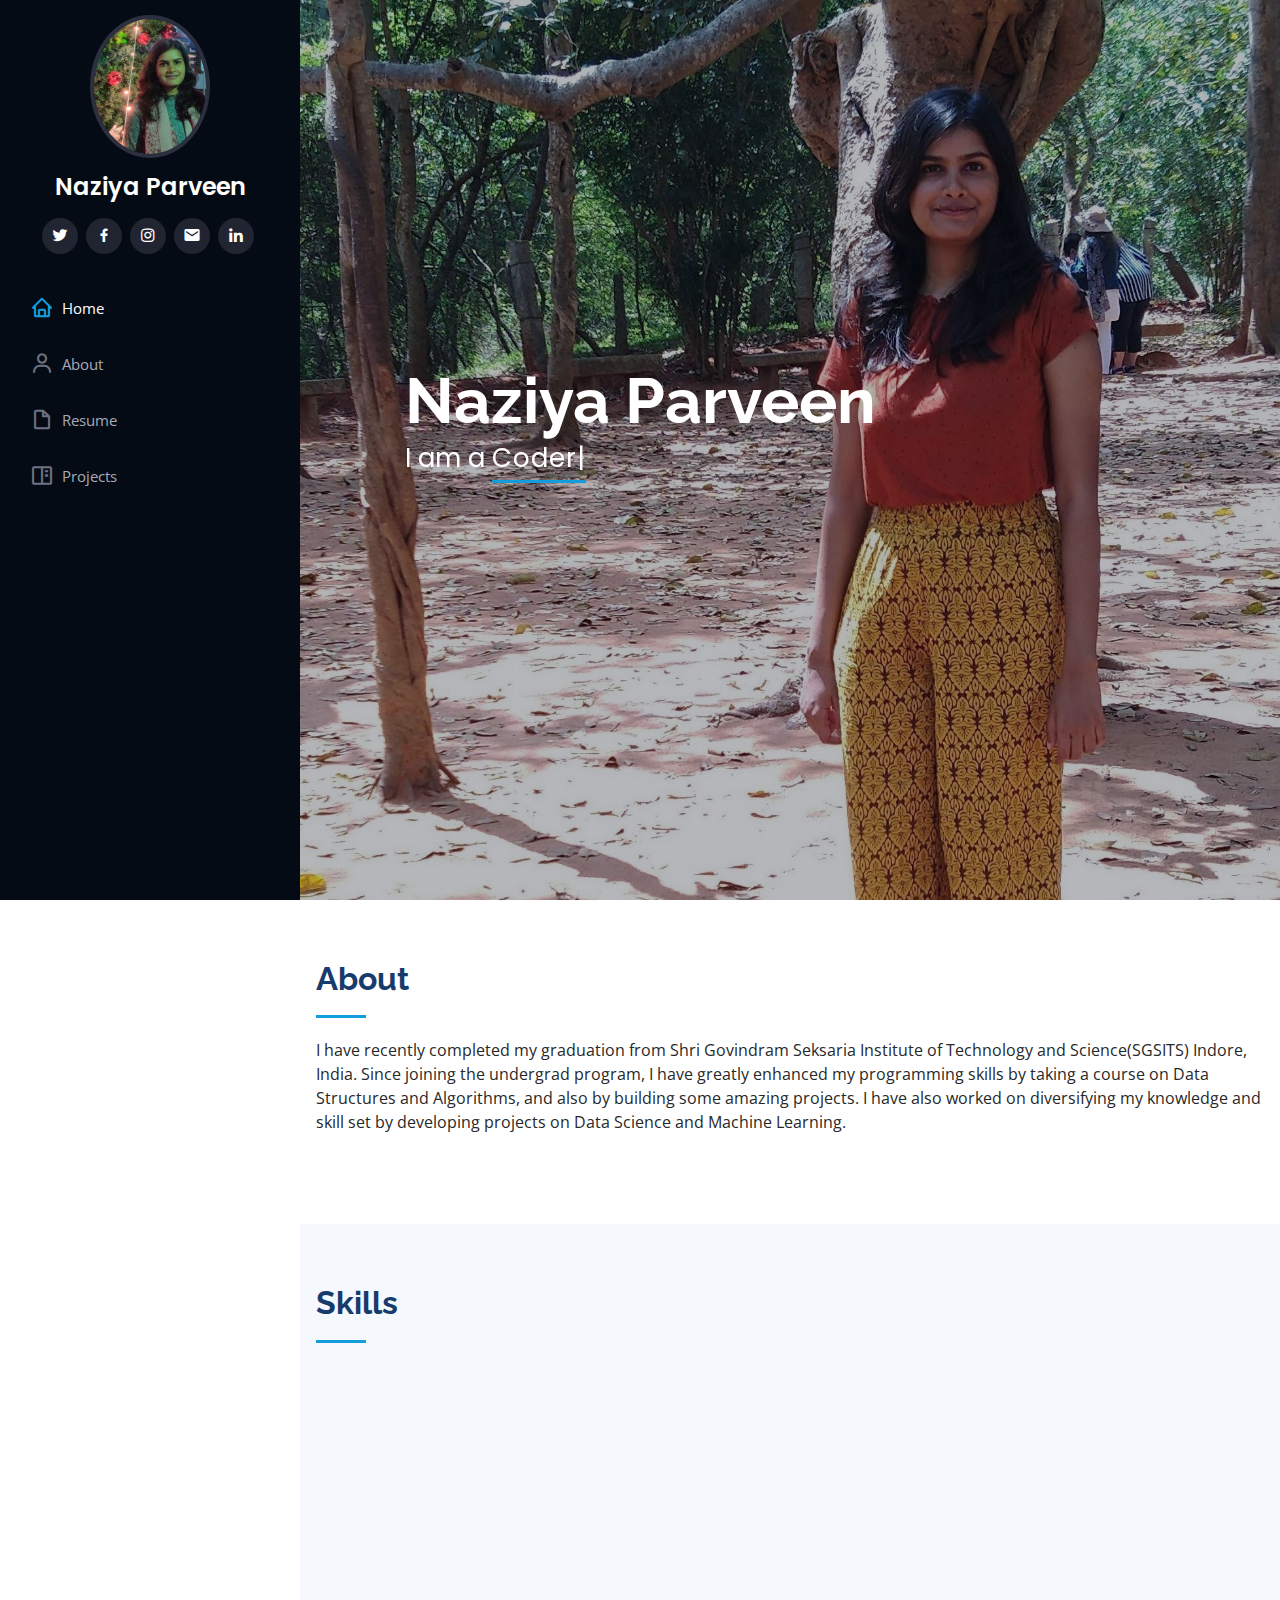
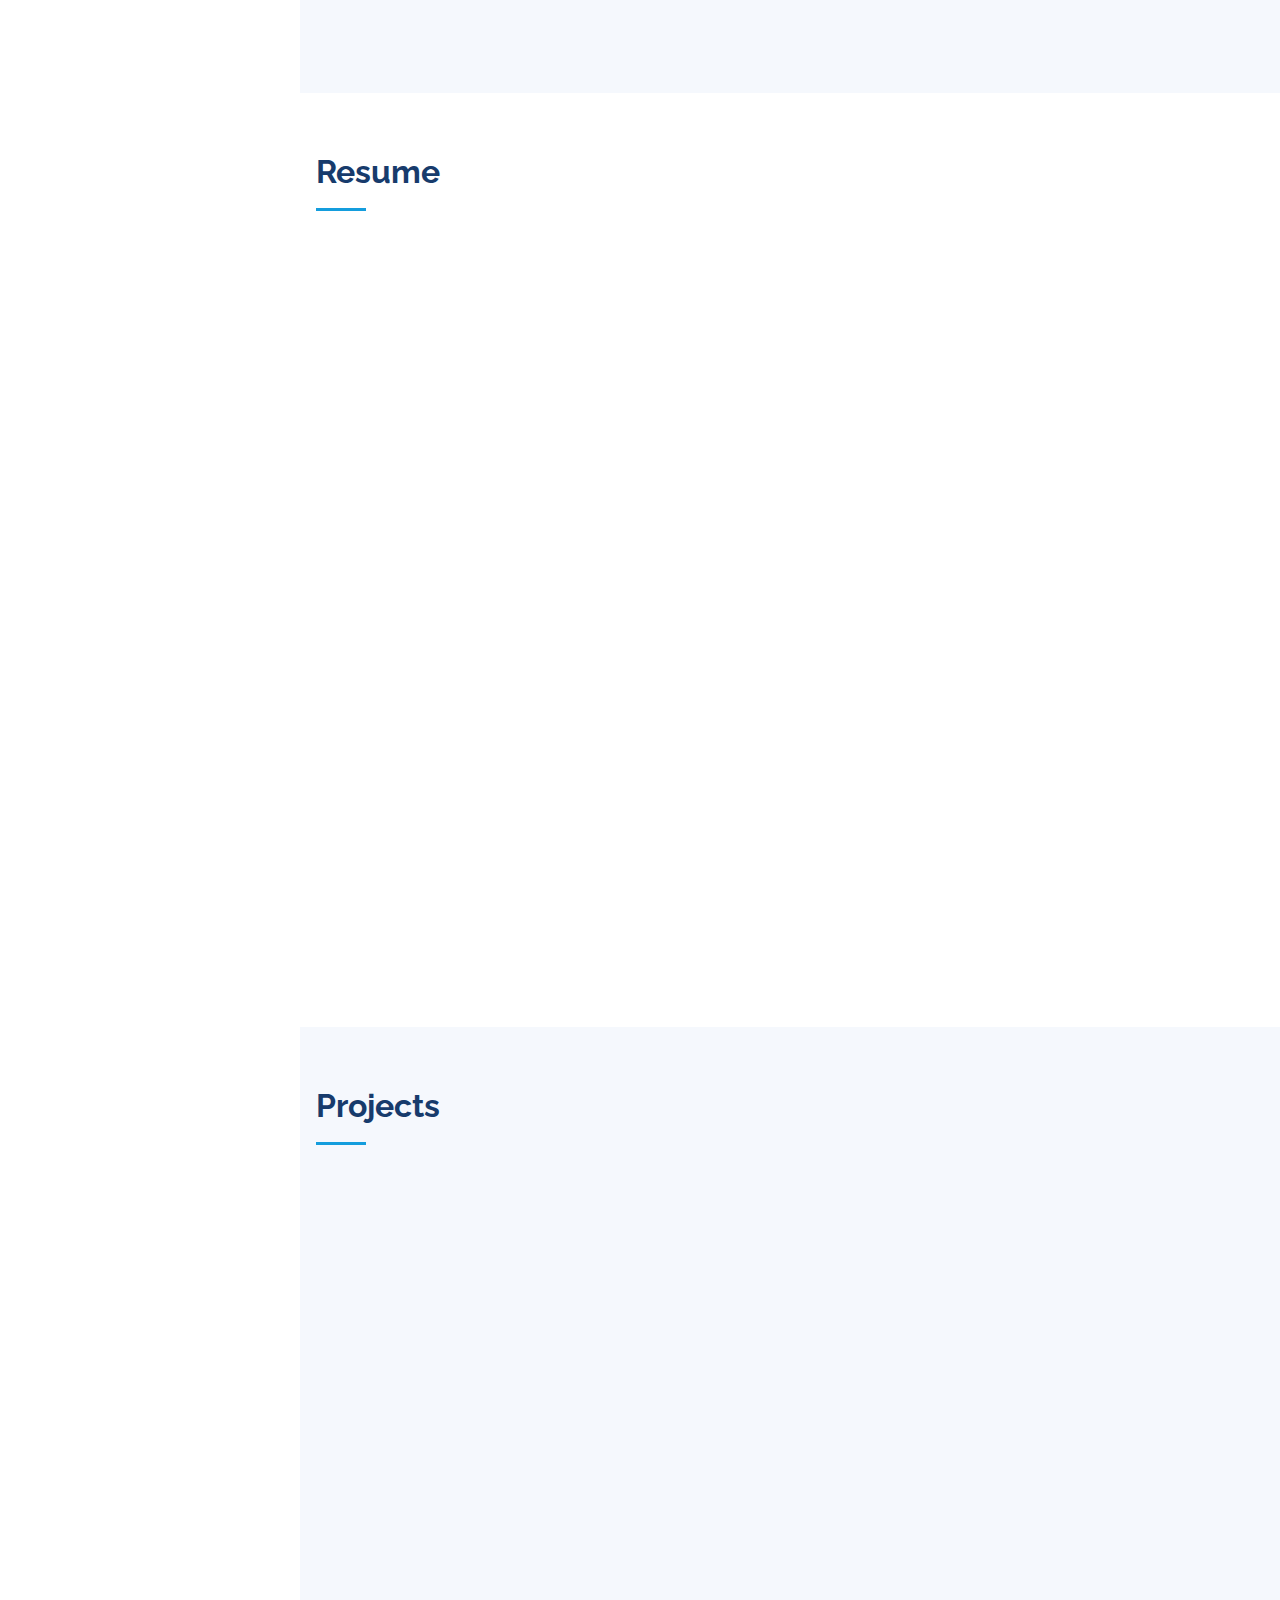
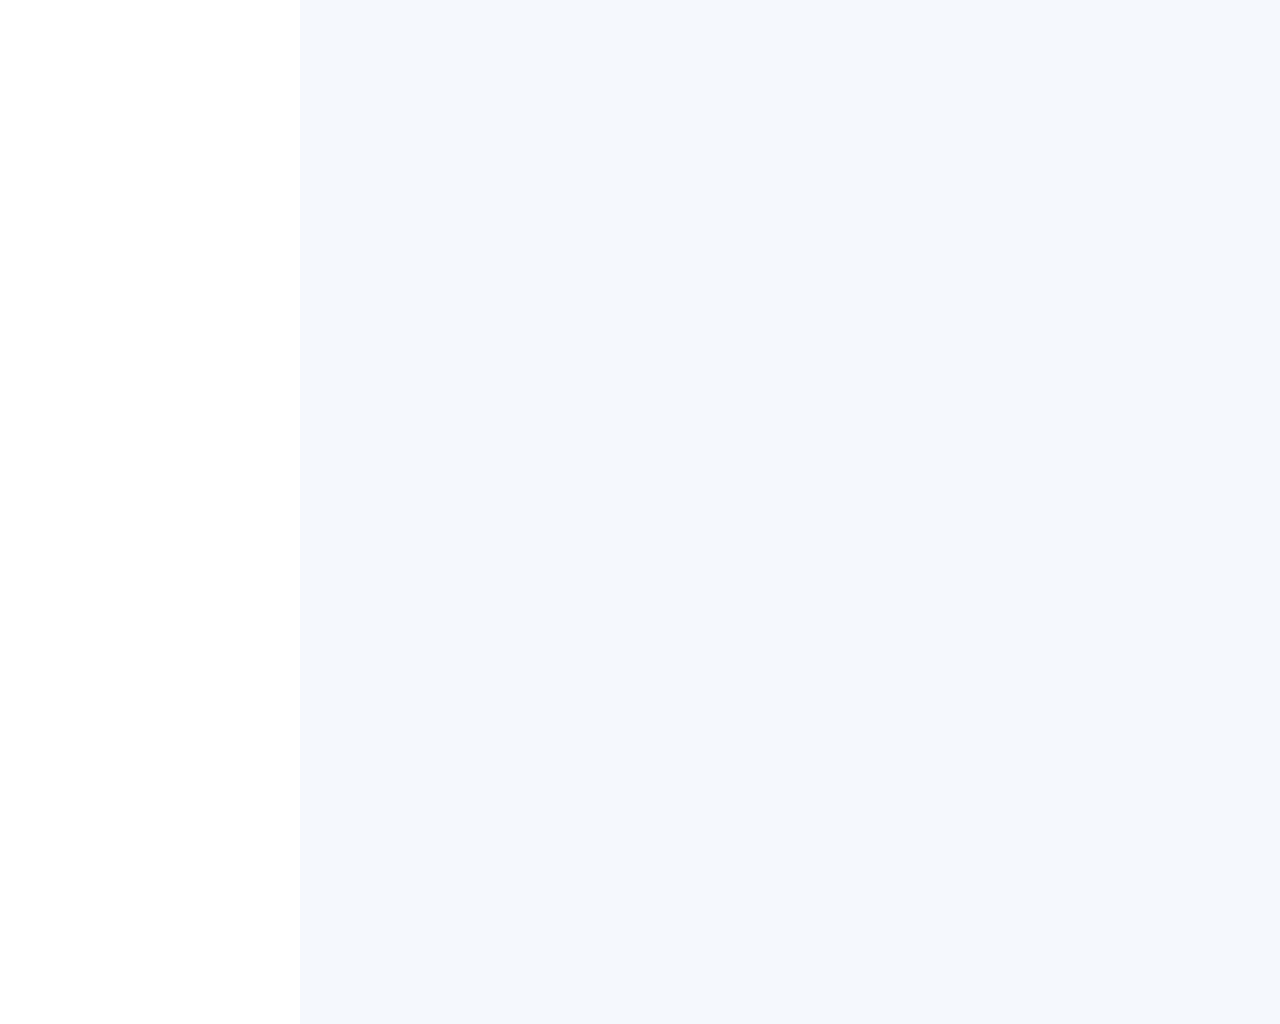
==== commit 5c874337: "project details added" ====
--- a/index.html
+++ b/index.html
@@ -147,6 +147,13 @@
 
             <div class="progress">
               <span class="skill">SQL <i class="val">75%</i></span>
+              <div class="progress-bar-wrap">
+                <div class="progress-bar" role="progressbar" aria-valuenow="75" aria-valuemin="0" aria-valuemax="100"></div>
+              </div>
+            </div>
+
+            <div class="progress">
+              <span class="skill">Django <i class="val">75%</i></span>
               <div class="progress-bar-wrap">
                 <div class="progress-bar" role="progressbar" aria-valuenow="75" aria-valuemin="0" aria-valuemax="100"></div>
               </div>
@@ -225,61 +232,94 @@
 
         <div class="row portfolio-container" data-aos="fade-up" data-aos-delay="100">
 
-          <div class="col-lg-4 col-md-6 portfolio-item filter-app">
+          <!-- <div class="col-lg-4 col-md-6 portfolio-item filter-app">
             <div class="portfolio-wrap">
               <center><figcaption> <strong><h4>Air Quality Index Prediction</h4></strong></figcaption></center>
-              <img src="assets/img/portfolio/aqi.jpg" class="img-fluid" alt="">
+              <img src="assets/img/portfolio/aqi.png" class="img-fluid" alt="">
               <div class="portfolio-links">
-                <a href="assets/img/portfolio/aqi.jpg" data-gall="portfolioGallery" class="venobox" title="Web 3"><i class="bx bx-plus"></i></a>
+                <a href="assets/img/portfolio/aqi.png" data-gall="portfolioGallery" class="venobox" title="Web 3"><i class="bx bx-plus"></i></a>
                 <a href="https://github.com/Naziya-Parveen/Air-Quality-Index-Prediction" title="More Details"><i class="bx bx-link"></i></a>
               </div>
             </div>
-          </div>
-
-          <div class="col-lg-4 col-md-6 portfolio-item filter-web">
-            <div class="portfolio-wrap">
-              <center><figcaption> <strong><h4>Visualization of restaurants</h4></strong></figcaption></center>
-              <img src="assets/img/portfolio/datascience.jpg" class="img-fluid" alt="">
-              <div class="portfolio-links">
-                <a href="assets/img/portfolio/datascience.jpg" data-gall="portfolioGallery" class="venobox" title="Web 3"><i class="bx bx-plus"></i></a>
-                <a href="https://github.com/Naziya-Parveen/Data-Visualization-of-restaurants-in-Indore" title="More Details"><i class="bx bx-link"></i></a>
-              </div>
-            </div>
-          </div>
-
-          <div class="col-lg-4 col-md-6 portfolio-item filter-app">
-            <div class="portfolio-wrap">
-              <center><figcaption> <strong><h4>Campuspedia</h4></strong></figcaption></center>
-              <img src="assets/img/portfolio/campuspedia.jpg" class="img-fluid" alt="">
-              <div class="portfolio-links">
-                <a href="assets/img/portfolio/campuspedia.jpg" data-gall="portfolioGallery" class="venobox" title="Web 3"><i class="bx bx-plus"></i></a>
-                <a href="https://github.com/Naziya-Parveen/Campuspedia" title="More Details"><i class="bx bx-link"></i></a>
-              </div>
-            </div>
-          </div>
-
-          <!-- <div class="col-lg-4 col-md-6 portfolio-item filter-card">
-            <div class="portfolio-wrap">
-              <img src="assets/img/portfolio/portfolio-4.jpg" class="img-fluid" alt="">
-              <div class="portfolio-links">
-                <a href="assets/img/portfolio/portfolio-4.jpg" data-gall="portfolioGallery" class="venobox" title="Card 2"><i class="bx bx-plus"></i></a>
-                <a href="portfolio-details.html" title="More Details"><i class="bx bx-link"></i></a>
-              </div>
-            </div>
-          </div>
-
-          <div class="col-lg-4 col-md-6 portfolio-item filter-web">
-            <div class="portfolio-wrap">
-              <img src="assets/img/portfolio/portfolio-5.jpg" class="img-fluid" alt="">
-              <div class="portfolio-links">
-                <a href="assets/img/portfolio/portfolio-5.jpg" data-gall="portfolioGallery" class="venobox" title="Web 2"><i class="bx bx-plus"></i></a>
-                <a href="portfolio-details.html" title="More Details"><i class="bx bx-link"></i></a>
-              </div>
-            </div>
           </div> -->
-
-        </div>
-
+          <div class="col-lg-4 col-md-6 portfolio-item filter-card">
+            <div class="card mb-4 shadow-sm">
+              <img class="bd-placeholder-img card-img-top" width="100%" height="225" src="assets/img/portfolio/aqi.png" preserveAspectRatio="xMidYMid slice" focusable="false" role="img" aria-label="Placeholder: Thumbnail"></img>
+              <div class="card-body">
+                <center><h3 class="card-body" style="margin-bottom: -20px; margin-top: -10px;">Air Quality Index Prediction</h3></center>
+              
+                <p class="card-body" style="text-align: justify;">
+                  It is a Machine Learning model which predicts the future Air Quality Index (AQI) of a given region. The model is trained on AQI data of previous years, for any given region. Six Machine Learning Algorithms are used for optimal forecasting.
+                </p>               
+                <div class="d-flex justify-content-between align-items-center">
+                  <div class="btn-group">
+                    <a type="button" href="https://github.com/Naziya-Parveen/Air-Quality-Index-Prediction" class="btn btn-sm btn-outline-secondary">View</a>
+                  </div>
+                </div>
+              </div>
+            </div>
+          </div>
+
+          <div class="col-lg-4 col-md-6 portfolio-item filter-card">
+            <div class="card mb-4 shadow-sm">
+              <img class="bd-placeholder-img card-img-top" width="100%" height="225" src="assets/img/portfolio/datascience.jpg" preserveAspectRatio="xMidYMid slice" focusable="false" role="img" aria-label="Placeholder: Thumbnail"></img>
+              <div class="card-body">
+                <center><h3 class="card-body" style="margin-bottom: -20px; margin-top: -10px;">Visualization of restaurants</h3></center>
+              
+                <p class="card-body" style="text-align: justify;">
+                  This project helps customer in finding restaurants based on the popularity of food served. Data is extracted from Zomato website using web scraping. Libraries like matplotlib and selenium is used for data visualization. Folium library is used for plotting restaurants on the map.
+                </p>
+                
+                <div class="d-flex justify-content-between align-items-center">
+                  <div class="btn-group">
+                    <a type="button" href="https://github.com/Naziya-Parveen/Data-Visualization-of-restaurants-in-Indore" class="btn btn-sm btn-outline-secondary">View</a>
+                  </div>
+                </div>
+              </div>
+            </div>
+          </div>
+
+          <div class="col-lg-4 col-md-6 portfolio-item filter-card">
+            <div class="card mb-4 shadow-sm">
+              <img class="bd-placeholder-img card-img-top" width="100%" height="225" src="assets/img/portfolio/campuspedia.png" preserveAspectRatio="xMidYMid slice" focusable="false" role="img" aria-label="Placeholder: Thumbnail"></img>
+              <div class="card-body">
+                <center><h3 class="card-body" style="margin-bottom: -20px; margin-top: -10px;">Campuspedia</h3></center>
+              
+                <p class="card-body" style="text-align: justify;">
+                  This is a desktop based software application which works as a moodle, having some additional functionalities like update/display time table, test details etc. It is built on Java(JSP, Servlet) along with HTML, CSS and Bootstrap which is used for frontend. MySql is used as a databse for storing information.
+                </p>               
+                <div class="d-flex justify-content-between align-items-center">
+                  <div class="btn-group">
+                    <a type="button" href="https://github.com/Naziya-Parveen/Campuspedia" class="btn btn-sm btn-outline-secondary">View</a>
+                  <!-- </div>
+                  <small class="text-muted">{{ video.duration }} mins</small>
+                  </div> -->
+                  </div>
+                </div>
+              </div>
+            </div>
+          </div>
+
+          <div class="col-lg-4 col-md-6 portfolio-item filter-card">
+            <div class="card mb-4 shadow-sm">
+              <img class="bd-placeholder-img card-img-top" width="100%" height="225" src="assets/img/portfolio/youtube.png" preserveAspectRatio="xMidYMid slice" focusable="false" role="img" aria-label="Placeholder: Thumbnail"></img>
+              <div class="card-body">
+                <center><h3 class="card-body" style="margin-bottom: -20px; margin-top: -10px;">Youtube Search</h3></center>
+              
+                <p class="card-body" style="text-align: justify;">
+                  This project helps in searching youtube video using youtube api key. Latest search result is stored in database such that next time you search for the same query, data is fetched from the database. Frontend is made using HTML, CSS and Bootstrap. Sqlite is used as database.
+                </p>
+                
+                <div class="d-flex justify-content-between align-items-center">
+                  <div class="btn-group">
+                    <a type="button" href="https://github.com/Naziya-Parveen/Youtube-Search-Django" class="btn btn-sm btn-outline-secondary">View</a>
+                  </div>
+                </div>
+              </div>
+            </div>
+          </div>
+
+        </div>
       </div>
     </section><!-- End Portfolio Section -->
 
--- a/assets/css/style.css
+++ b/assets/css/style.css
@@ -1,10 +1,3 @@
-/**
-* Template Name: iPortfolio - v2.0.0
-* Template URL: https://bootstrapmade.com/iportfolio-bootstrap-portfolio-websites-template/
-* Author: BootstrapMade.com
-* License: https://bootstrapmade.com/license/
-*/
-
 /*--------------------------------------------------------------
 # General
 --------------------------------------------------------------*/
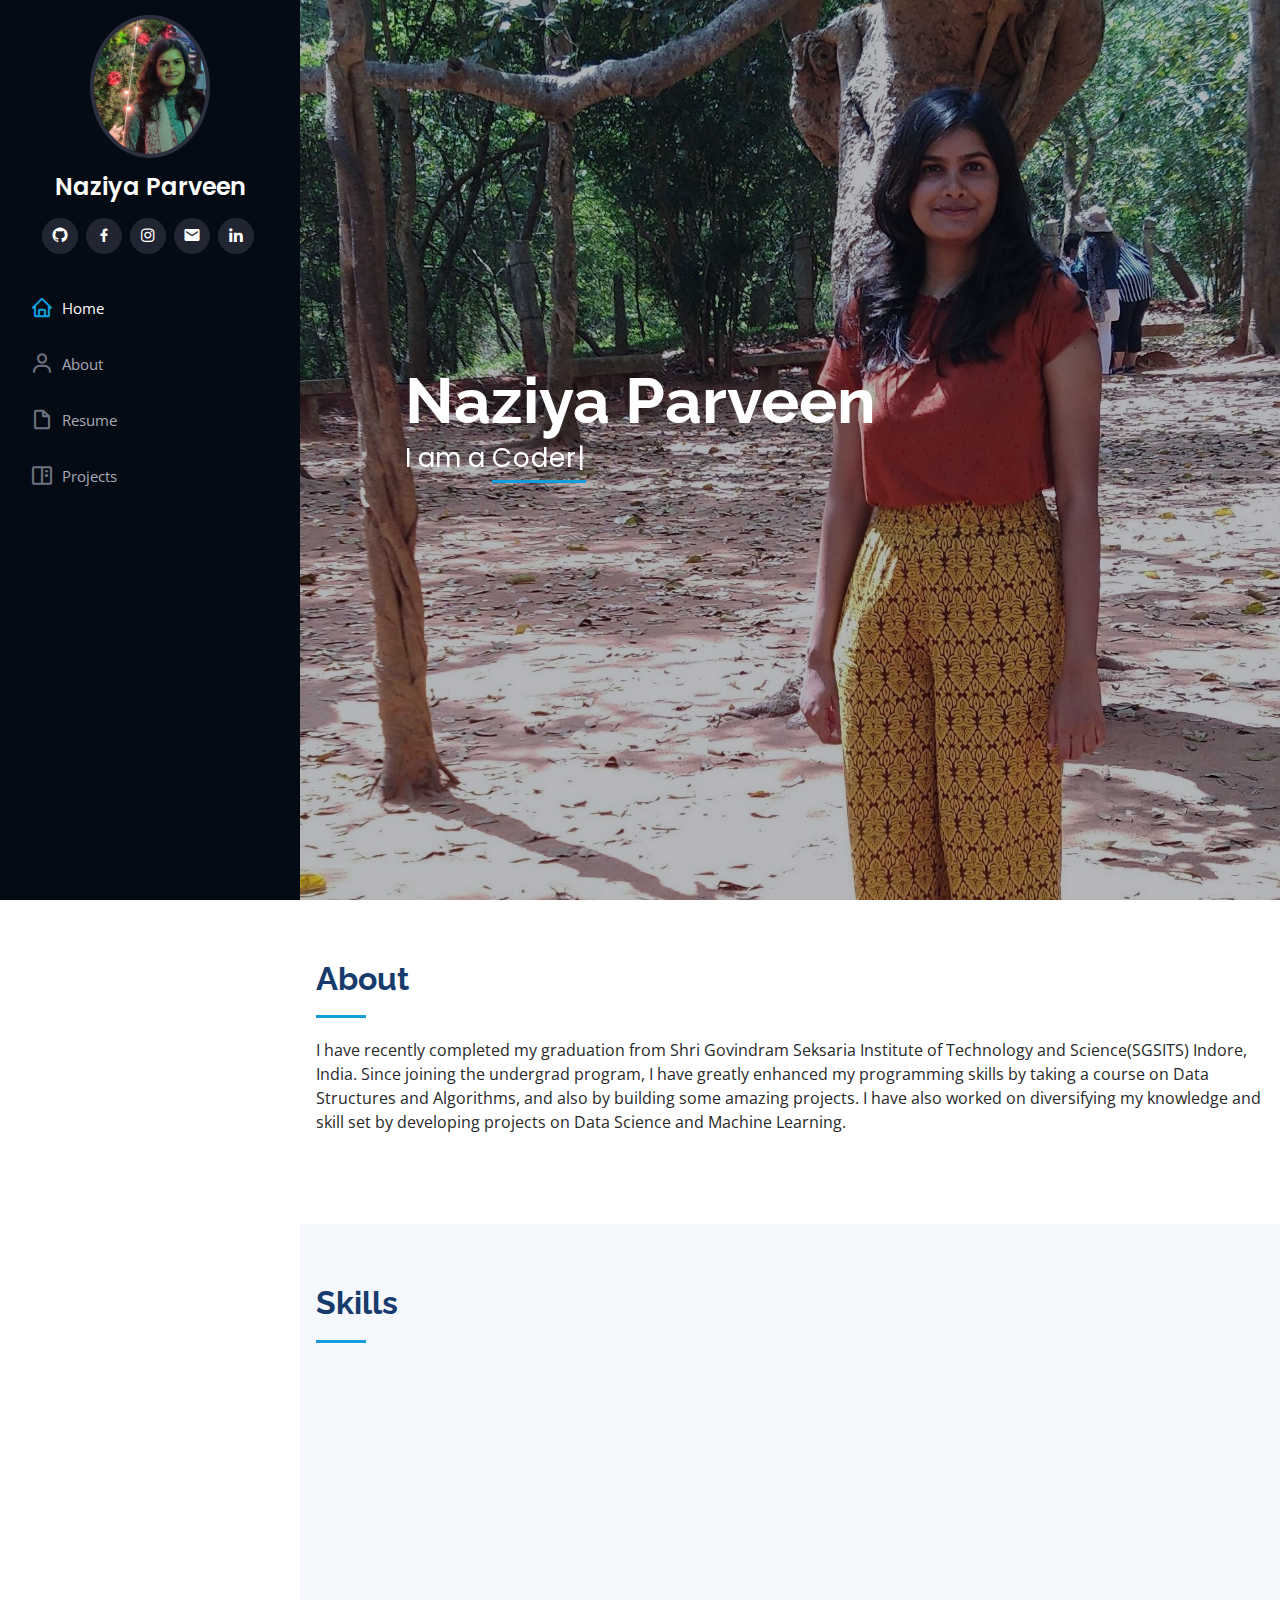
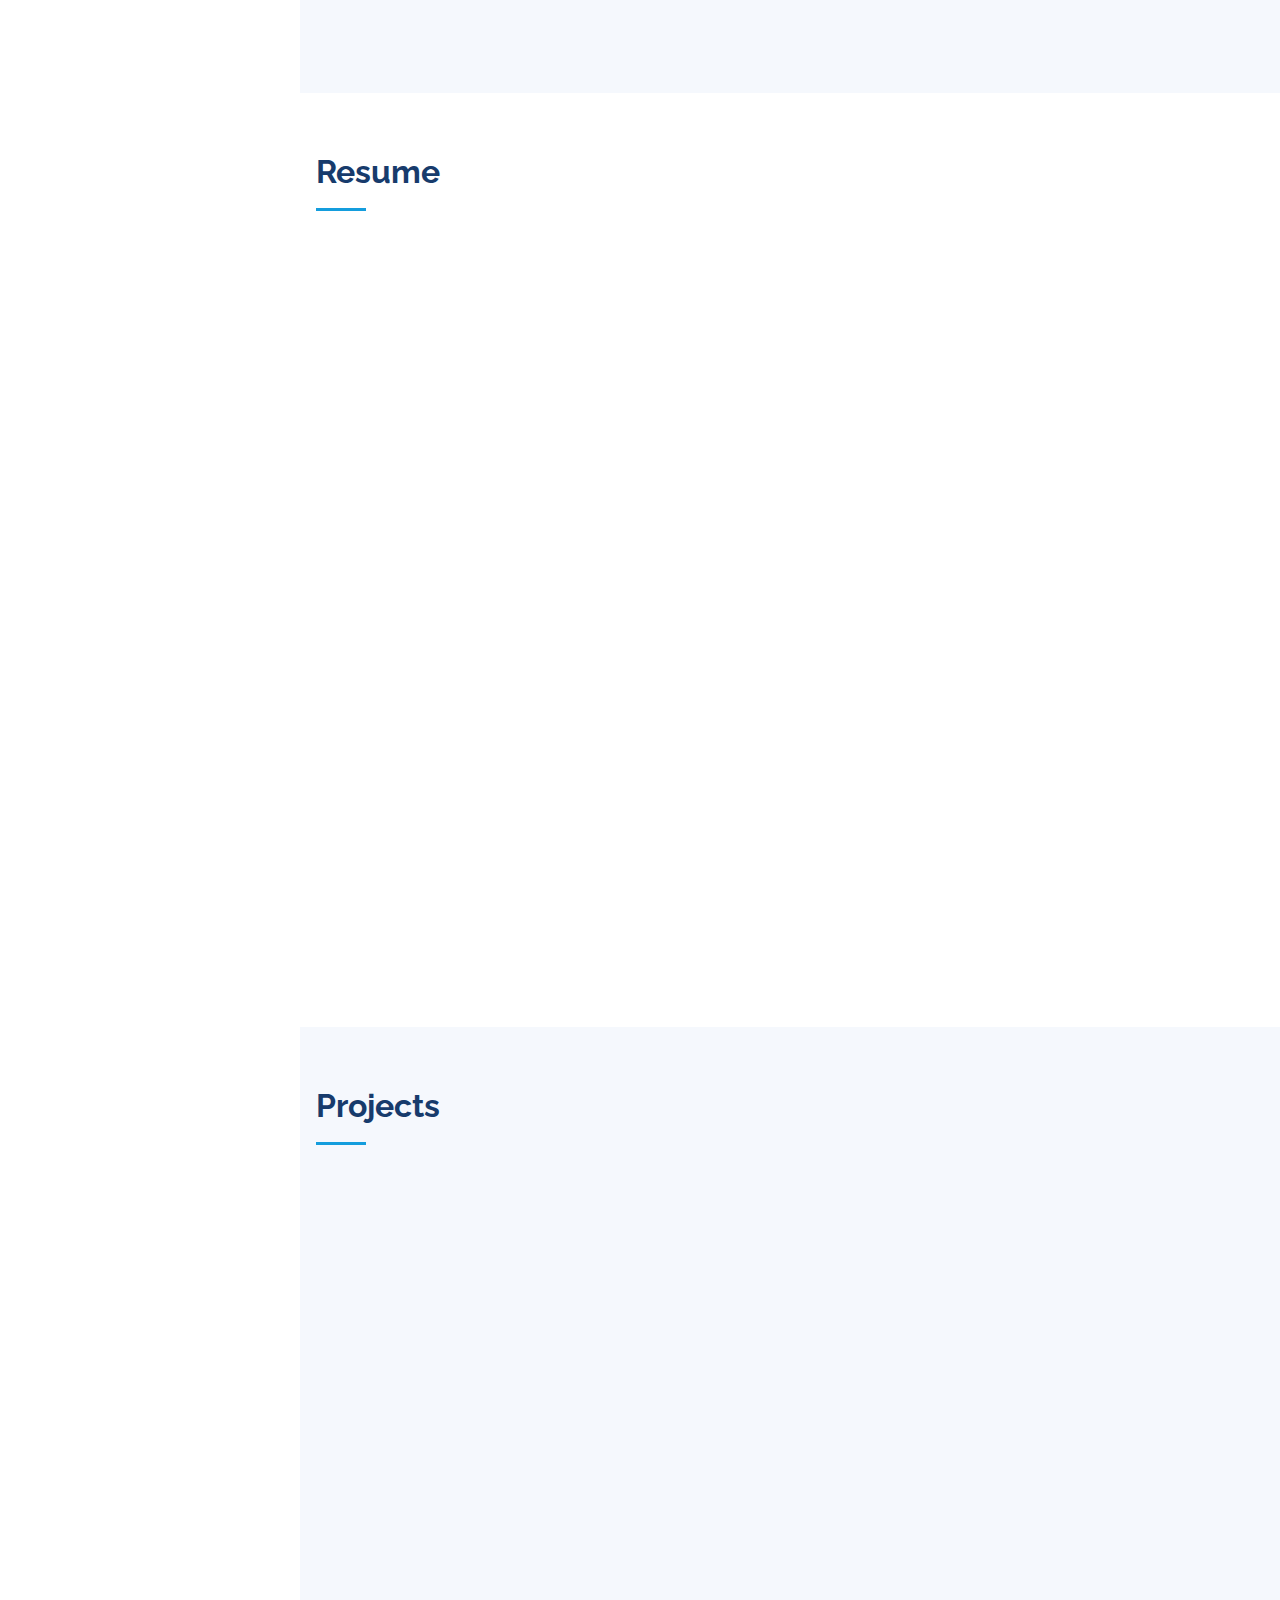
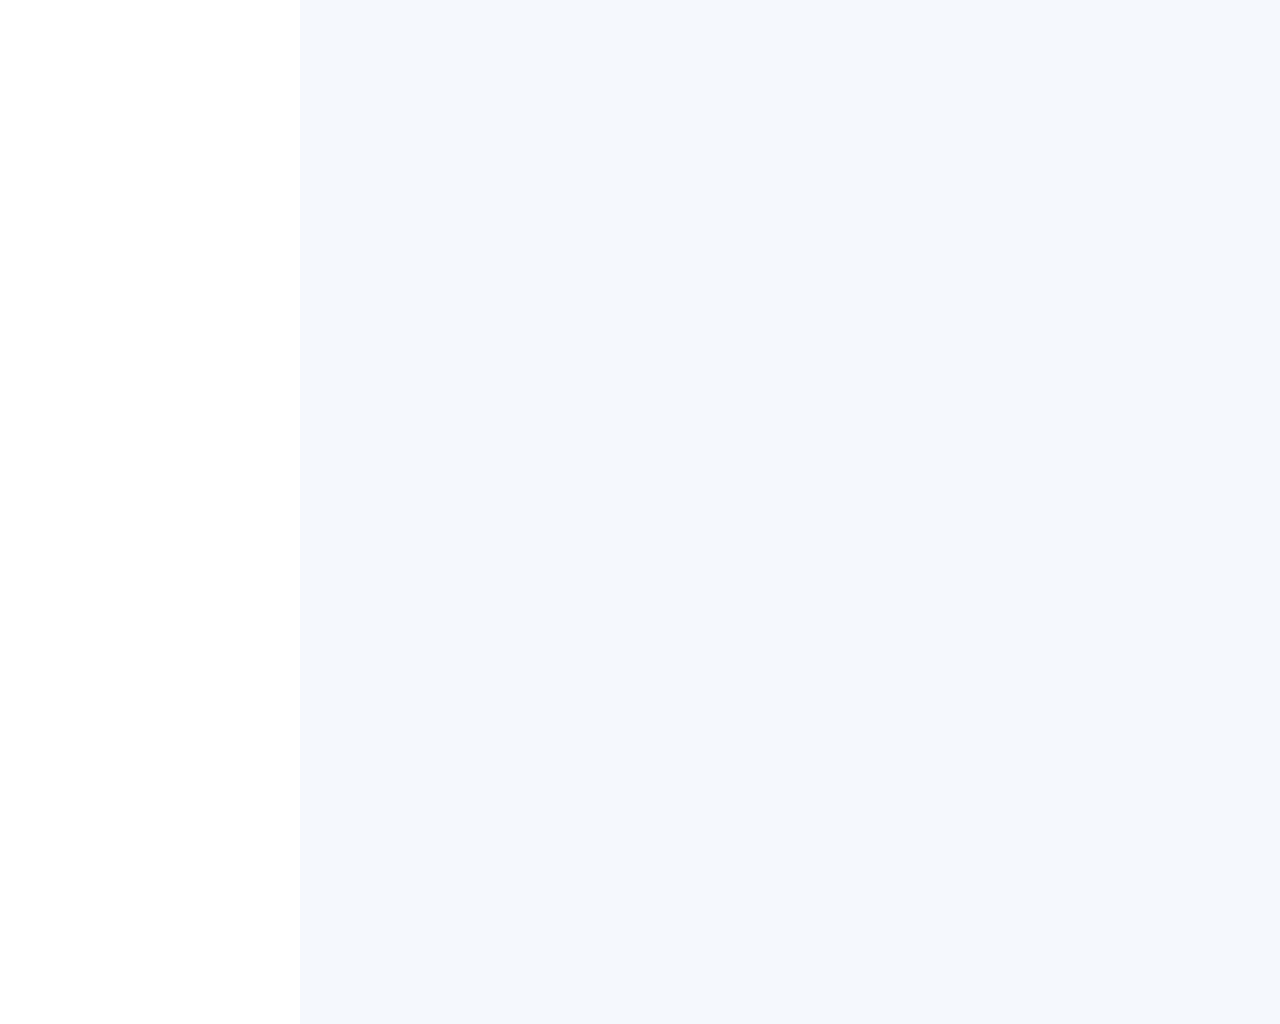
==== commit 65e45d47: "github link added" ====
--- a/index.html
+++ b/index.html
@@ -42,7 +42,7 @@
         <img src="assets/img/profile.jpeg" alt="" class="img-fluid rounded-circle">
         <h1 class="text-light"><a href="index.html">Naziya Parveen</a></h1>
         <div class="social-links mt-3 text-center">
-          <a href="#" class="twitter"><i class="bx bxl-twitter"></i></a>
+          <a href="https://github.com/Naziya-Parveen" class="github"><i class="bx bxl-github"></i></a>
           <a href="#" class="facebook"><i class="bx bxl-facebook"></i></a>
           <a href="https://www.instagram.com/naziya__parveen/" class="instagram"><i class="bx bxl-instagram"></i></a>
           <a href="mailto: naziyap018@gmail.com" class="google-plus"><i class="bx bxs-envelope "></i></a>
